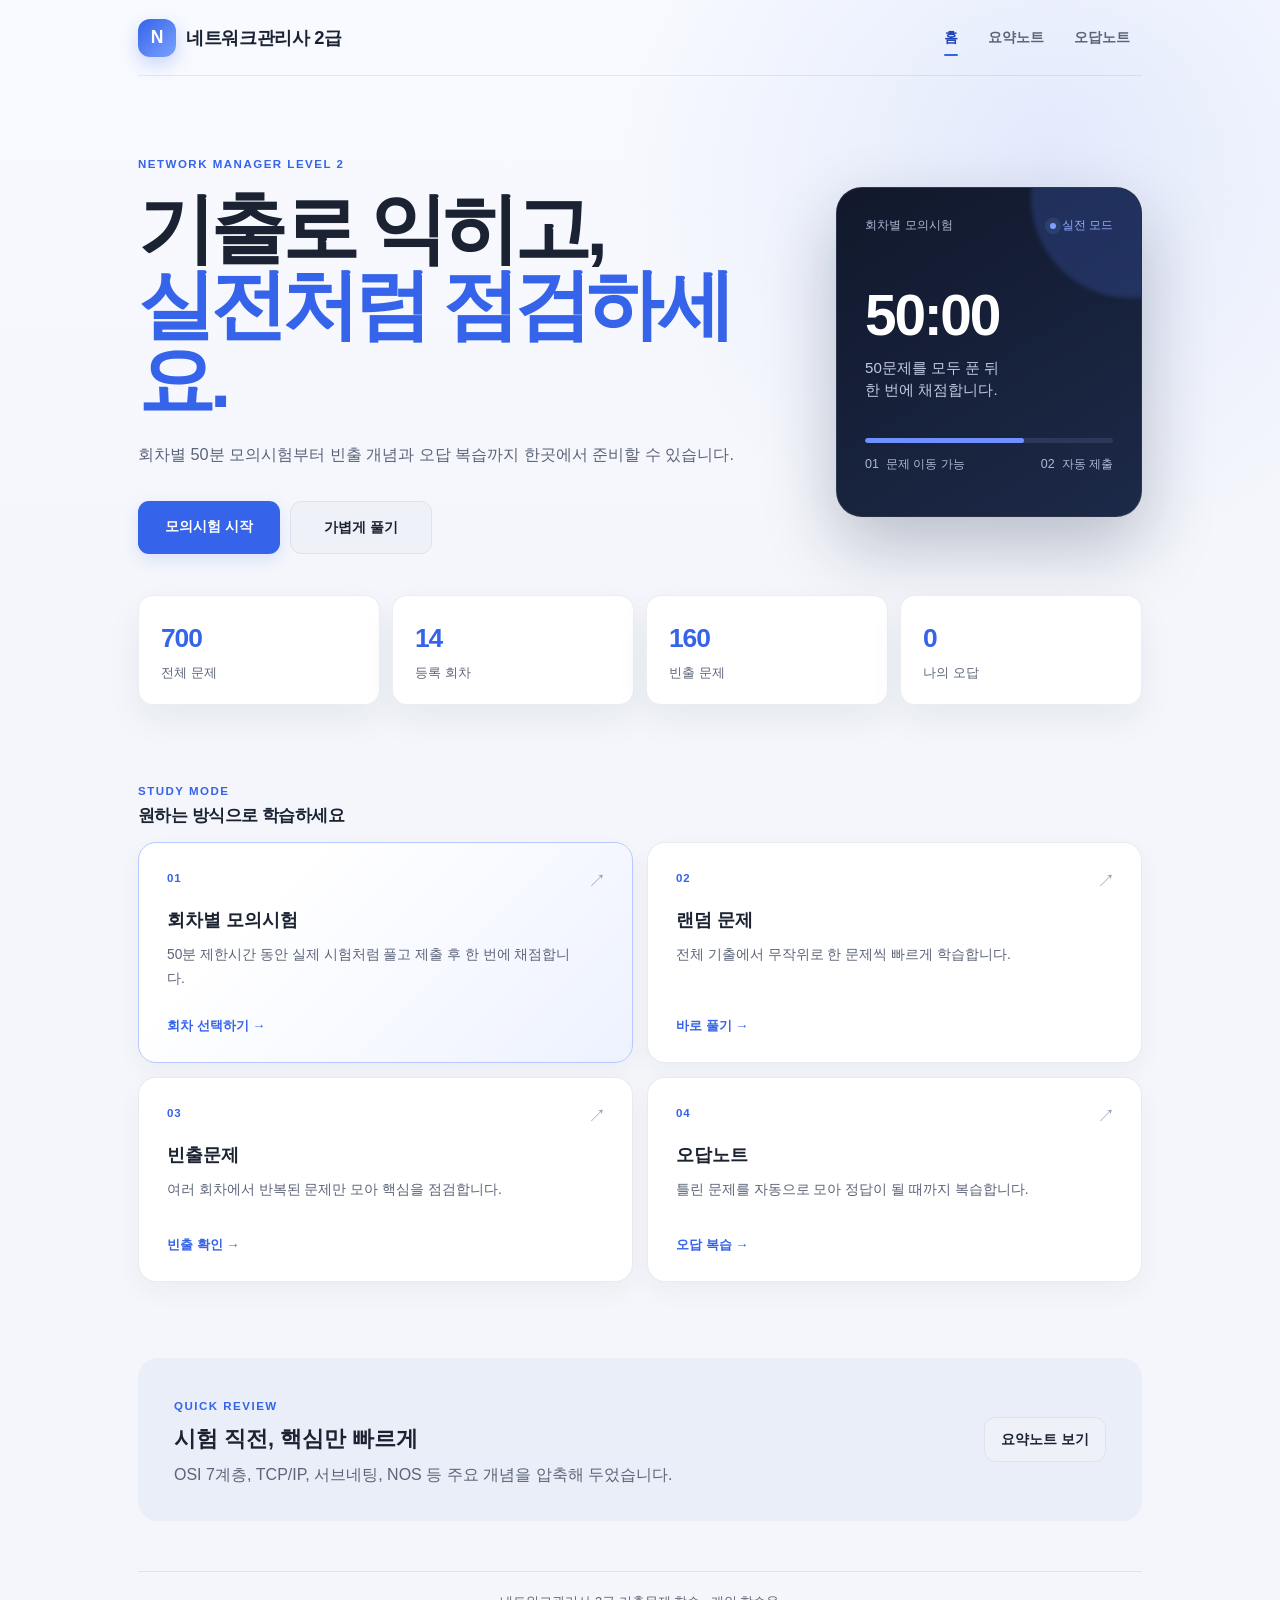
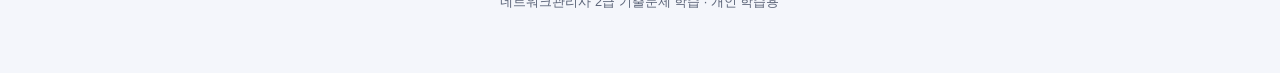
==== index.html @ a4977f38 "Update stylesheets and enhance HTML structure for improved layout and responsiveness" ====
<!doctype html>
<html lang="ko">
<head>
  <meta charset="UTF-8" />
  <meta name="viewport" content="width=device-width, initial-scale=1.0" />
  <meta name="description" content="네트워크관리사 2급 기출문제 모의시험과 핵심 요약" />
  <title>네트워크관리사 2급 기출문제</title>
  <link rel="stylesheet" href="css/style.css?v=20260811-2" />
</head>
<body>
  <div class="wrap">
    <header class="site-header">
      <a class="brand" href="index.html"><span class="logo">N</span><span>네트워크관리사 2급</span></a>
      <nav class="top-nav" aria-label="주요 메뉴">
        <a href="index.html" class="active">홈</a>
        <a href="summary.html">요약노트</a>
        <a href="quiz.html?mode=wrong">오답노트</a>
      </nav>
    </header>

    <main>
      <section class="home-hero">
        <div class="hero-copy">
          <span class="eyebrow">NETWORK MANAGER LEVEL 2</span>
          <h1>기출로 익히고,<br /><em>실전처럼 점검하세요.</em></h1>
          <p>회차별 50분 모의시험부터 빈출 개념과 오답 복습까지 한곳에서 준비할 수 있습니다.</p>
          <div class="hero-actions">
            <a class="btn large" href="quiz.html?mode=round">모의시험 시작</a>
            <a class="btn secondary large" href="quiz.html?mode=random">가볍게 풀기</a>
          </div>
        </div>
        <div class="hero-panel" aria-label="모의시험 안내">
          <div class="panel-top"><span>회차별 모의시험</span><span class="live-dot"><i></i> 실전 모드</span></div>
          <strong>50:00</strong>
          <p>50문제를 모두 푼 뒤<br />한 번에 채점합니다.</p>
          <div class="mini-progress"><span></span></div>
          <div class="panel-meta"><span>01&nbsp;&nbsp;문제 이동 가능</span><span>02&nbsp;&nbsp;자동 제출</span></div>
        </div>
      </section>

      <div class="stat-row" id="statRow">
        <div class="stat-card"><div class="num" id="statTotal">-</div><div class="label">전체 문제</div></div>
        <div class="stat-card"><div class="num" id="statRounds">-</div><div class="label">등록 회차</div></div>
        <div class="stat-card"><div class="num" id="statFreq">-</div><div class="label">빈출 문제</div></div>
        <div class="stat-card"><div class="num" id="statWrong">-</div><div class="label">나의 오답</div></div>
      </div>

      <section class="block">
        <div class="section-heading"><div><span class="eyebrow">STUDY MODE</span><h2>원하는 방식으로 학습하세요</h2></div></div>
        <div class="menu-grid">
          <a class="menu-card featured" href="quiz.html?mode=round"><div class="card-icon">01</div><h3>회차별 모의시험</h3><p>50분 제한시간 동안 실제 시험처럼 풀고 제출 후 한 번에 채점합니다.</p><span class="card-link">회차 선택하기 →</span></a>
          <a class="menu-card" href="quiz.html?mode=random"><div class="card-icon">02</div><h3>랜덤 문제</h3><p>전체 기출에서 무작위로 한 문제씩 빠르게 학습합니다.</p><span class="card-link">바로 풀기 →</span></a>
          <a class="menu-card" href="quiz.html?mode=frequent"><div class="card-icon">03</div><h3>빈출문제</h3><p>여러 회차에서 반복된 문제만 모아 핵심을 점검합니다.</p><span class="card-link">빈출 확인 →</span></a>
          <a class="menu-card" href="quiz.html?mode=wrong"><div class="card-icon">04</div><h3>오답노트</h3><p>틀린 문제를 자동으로 모아 정답이 될 때까지 복습합니다.</p><span class="card-link">오답 복습 →</span></a>
        </div>
      </section>

      <section class="summary-banner">
        <div><span class="eyebrow">QUICK REVIEW</span><h2>시험 직전, 핵심만 빠르게</h2><p>OSI 7계층, TCP/IP, 서브네팅, NOS 등 주요 개념을 압축해 두었습니다.</p></div>
        <a class="btn secondary" href="summary.html">요약노트 보기</a>
      </section>
    </main>
    <footer class="site-footer">네트워크관리사 2급 기출문제 학습 · 개인 학습용</footer>
  </div>
  <script src="js/data.js"></script>
  <script>
    (async () => {
      try {
        const bank = await loadQuestionBank();
        const qs = bank.questions || [];
        document.getElementById("statTotal").textContent = qs.length.toLocaleString();
        document.getElementById("statRounds").textContent = getRounds(qs).length;
        document.getElementById("statFreq").textContent = getFrequentQuestions(qs, 2).length;
      } catch (error) { console.error(error); }
      document.getElementById("statWrong").textContent = getWrongQuestions().length;
    })();
  </script>
</body>
</html>
---- css/style.css ----
:root {
  --bg: #f5f7fb;
  --surface: #ffffff;
  --surface-2: #eef1f8;
  --border: #dde2ee;
  --text: #1b2333;
  --text-muted: #5b6478;
  --primary: #3563e9;
  --primary-dark: #2248b8;
  --primary-soft: #edf2ff;
  --success: #1a9e6c;
  --success-soft: #e5f7ef;
  --danger: #e0483f;
  --danger-soft: #fdecea;
  --warning: #b8860b;
  --radius: 16px;
  --shadow: 0 12px 32px rgba(25, 40, 80, 0.07);
  --max-width: 1040px;
}

@media (prefers-color-scheme: dark) {
  :root {
    --bg: #10131c;
    --surface: #181c28;
    --surface-2: #1f2432;
    --border: #2a3040;
    --text: #e8ebf2;
    --text-muted: #9aa3b8;
    --primary: #5b8dfb;
    --primary-dark: #7fa4ff;
    --primary-soft: #1c2740;
    --success: #35c48a;
    --success-soft: #123328;
    --danger: #ff6b62;
    --danger-soft: #3a1c1e;
    --warning: #e0b040;
    --shadow: 0 2px 14px rgba(0, 0, 0, 0.35);
  }
}

* { box-sizing: border-box; }

html, body {
  margin: 0;
  padding: 0;
  background: var(--bg);
  color: var(--text);
  font-family: "Pretendard", "Apple SD Gothic Neo", "Malgun Gothic", -apple-system, BlinkMacSystemFont, sans-serif;
  line-height: 1.6;
  -webkit-font-smoothing: antialiased;
}

a { color: inherit; text-decoration: none; }

.wrap {
  max-width: var(--max-width);
  margin: 0 auto;
  padding: 20px 18px 60px;
}

[hidden] { display: none !important; }

.eyebrow { color: var(--primary); font-size: .72rem; font-weight: 800; letter-spacing: .13em; }
.home-hero { display: grid; grid-template-columns: 1.45fr .75fr; gap: 40px; align-items: center; padding: 72px 0 46px; }
.hero-copy h1 { margin: 12px 0 18px; font-size: clamp(2.3rem, 5vw, 4.35rem); line-height: 1.08; letter-spacing: -.055em; }
.hero-copy h1 em { color: var(--primary); font-style: normal; }
.hero-copy p { max-width: 570px; color: var(--text-muted); font-size: 1.05rem; margin: 0; }
.hero-actions { display: flex; gap: 10px; margin-top: 28px; flex-wrap: wrap; }
.btn.large { padding: 13px 20px; }
.hero-panel { background: #18213a; color: white; border-radius: 24px; padding: 26px; box-shadow: 0 24px 50px rgba(19,31,64,.22); }
.panel-top, .panel-meta { display: flex; align-items: center; justify-content: space-between; gap: 12px; font-size: .78rem; color: #aeb8d4; }
.live-dot { color: #91a9ff; }
.hero-panel > strong { display: block; margin: 30px 0 4px; font-variant-numeric: tabular-nums; font-size: 3rem; letter-spacing: -.04em; }
.hero-panel > p { margin: 0; color: #c3cbe0; line-height: 1.5; }
.mini-progress { height: 5px; margin: 28px 0 12px; background: #2c3859; border-radius: 99px; overflow: hidden; }
.mini-progress span { display: block; width: 64%; height: 100%; background: #6f91ff; border-radius: inherit; }
.section-heading h2 { margin: 5px 0 16px; font-size: 1.5rem; letter-spacing: -.03em; }
.card-icon { color: var(--primary); font-size: .72rem; font-weight: 900; letter-spacing: .08em; }
.menu-card.featured { border-color: #b9c9ff; background: linear-gradient(145deg, var(--surface), var(--primary-soft)); }
.card-link { margin-top: auto; padding-top: 14px; color: var(--primary); font-size: .82rem; font-weight: 800; }
.summary-banner { display: flex; justify-content: space-between; align-items: center; gap: 24px; margin-top: 46px; padding: 28px 30px; background: var(--surface); border: 1px solid var(--border); border-radius: 20px; box-shadow: var(--shadow); }
.summary-banner h2 { margin: 5px 0; font-size: 1.35rem; }.summary-banner p { color: var(--text-muted); margin: 0; }

.quiz-hero { display: flex; justify-content: space-between; align-items: flex-end; gap: 20px; }
.timer-card { min-width: 138px; padding: 12px 18px; border: 1px solid var(--border); background: var(--surface); border-radius: 14px; text-align: right; box-shadow: var(--shadow); }
.timer-card span { display: block; color: var(--text-muted); font-size: .72rem; font-weight: 700; }.timer-card strong { font-size: 1.65rem; font-variant-numeric: tabular-nums; }.timer-card.urgent { border-color: var(--danger); color: var(--danger); }
.round-controls { display: flex; gap: 10px; align-items: center; padding: 18px; margin-bottom: 18px; background: var(--surface); border: 1px solid var(--border); border-radius: var(--radius); }
.round-controls label { font-weight: 800; font-size: .9rem; }.round-note { color: var(--text-muted); font-size: .8rem; margin-left: auto; }
.toolbar-label, .toolbar-score { font-size: .82rem; font-weight: 700; color: var(--text-muted); }.toolbar-score { color: var(--primary-dark); }
.exam-navigator { margin-bottom: 14px; padding: 14px 16px; background: var(--surface); border: 1px solid var(--border); border-radius: 14px; }
.exam-navigator-head { display: flex; justify-content: space-between; margin-bottom: 10px; font-size: .78rem; font-weight: 800; color: var(--text-muted); }
.question-map { display: grid; grid-template-columns: repeat(25, 1fr); gap: 4px; }
.map-item { aspect-ratio: 1; min-width: 0; border: 0; border-radius: 5px; background: var(--surface-2); color: var(--text-muted); cursor: pointer; font-size: .65rem; font-weight: 700; }.map-item.answered { background: var(--primary-soft); color: var(--primary-dark); }.map-item.current { outline: 2px solid var(--primary); outline-offset: 1px; }
.q-number { margin: 16px 0 5px; color: var(--primary); font-size: .72rem; font-weight: 900; letter-spacing: .11em; }
button.choice { width: 100%; color: inherit; text-align: left; font-family: inherit; }.action-group { display: flex; gap: 8px; flex-wrap: wrap; }.submit-btn { background: #18213a; }.submit-btn:hover { background: #283451; }
.result-card h2 { margin: 8px 0 0; }.result-card .score small { font-size: 1rem; color: var(--text-muted); }.result-rate { color: var(--text-muted); }.result-actions { display: flex; justify-content: center; gap: 10px; margin-top: 24px; }
.review-list { margin-top: 18px; }.review-list h2 { font-size: 1.1rem; }.review-item { background: var(--surface); border: 1px solid var(--border); border-radius: 12px; margin-bottom: 8px; overflow: hidden; }.review-item summary { display: flex; gap: 14px; padding: 14px 16px; cursor: pointer; }.review-item summary span { color: var(--danger); font-weight: 800; }.review-item p, .review-answer { margin: 0; padding: 0 16px 14px; font-size: .9rem; }.review-answer { padding-top: 14px; background: var(--surface-2); color: var(--text-muted); }.empty-icon { width: 42px; height: 42px; margin: 0 auto; display: grid; place-items: center; border-radius: 50%; background: var(--primary-soft); color: var(--primary); font-weight: 900; }

header.site-header {
  display: flex;
  align-items: center;
  justify-content: space-between;
  padding: 16px 0 8px;
  gap: 12px;
  flex-wrap: wrap;
}

.brand {
  display: flex;
  align-items: center;
  gap: 10px;
  font-weight: 800;
  font-size: 1.15rem;
  letter-spacing: -0.02em;
}

.brand .logo {
  width: 34px;
  height: 34px;
  border-radius: 9px;
  background: linear-gradient(135deg, var(--primary), #7aa2ff);
  display: flex;
  align-items: center;
  justify-content: center;
  color: white;
  font-size: 1.1rem;
}

nav.top-nav {
  display: flex;
  gap: 6px;
  flex-wrap: wrap;
}

nav.top-nav a {
  padding: 8px 12px;
  border-radius: 999px;
  font-size: 0.88rem;
  font-weight: 600;
  color: var(--text-muted);
}

nav.top-nav a.active,
nav.top-nav a:hover {
  background: var(--primary-soft);
  color: var(--primary-dark);
}

.hero {
  margin: 18px 0 26px;
}

.hero h1 {
  font-size: 1.6rem;
  margin: 0 0 6px;
  letter-spacing: -0.02em;
}

.hero p {
  color: var(--text-muted);
  margin: 0;
  font-size: 0.95rem;
}

.stat-row {
  display: grid;
  grid-template-columns: repeat(auto-fit, minmax(120px, 1fr));
  gap: 10px;
  margin: 18px 0 24px;
}

.stat-card {
  background: var(--surface);
  border: 1px solid var(--border);
  border-radius: var(--radius);
  padding: 14px 16px;
  box-shadow: var(--shadow);
}

.stat-card .num {
  font-size: 1.4rem;
  font-weight: 800;
  color: var(--primary);
}

.stat-card .label {
  font-size: 0.8rem;
  color: var(--text-muted);
  margin-top: 2px;
}

.menu-grid {
  display: grid;
  grid-template-columns: repeat(auto-fit, minmax(230px, 1fr));
  gap: 14px;
}

.menu-card {
  background: var(--surface);
  border: 1px solid var(--border);
  border-radius: var(--radius);
  padding: 20px;
  box-shadow: var(--shadow);
  display: flex;
  flex-direction: column;
  gap: 8px;
  transition: transform 0.15s ease, box-shadow 0.15s ease;
  cursor: pointer;
}

.menu-card:hover {
  transform: translateY(-2px);
  box-shadow: 0 8px 22px rgba(20, 30, 60, 0.12);
}

.menu-card .icon {
  font-size: 1.6rem;
}

.menu-card h3 {
  margin: 0;
  font-size: 1.05rem;
}

.menu-card p {
  margin: 0;
  font-size: 0.86rem;
  color: var(--text-muted);
}

.menu-card .tag {
  align-self: flex-start;
  font-size: 0.72rem;
  font-weight: 700;
  color: var(--primary-dark);
  background: var(--primary-soft);
  padding: 3px 9px;
  border-radius: 999px;
}

section.block {
  margin: 30px 0;
}

section.block h2 {
  font-size: 1.05rem;
  margin: 0 0 12px;
  display: flex;
  align-items: center;
  gap: 8px;
}

/* Quiz page */

.quiz-toolbar {
  display: flex;
  align-items: center;
  justify-content: space-between;
  gap: 10px;
  margin-bottom: 14px;
  flex-wrap: wrap;
}

.progress-bar {
  flex: 1;
  height: 8px;
  background: var(--surface-2);
  border-radius: 999px;
  overflow: hidden;
  min-width: 120px;
}

.progress-bar > div {
  height: 100%;
  background: linear-gradient(90deg, var(--primary), #7aa2ff);
  width: 0%;
  transition: width 0.25s ease;
}

.round-select,
.select-control {
  padding: 8px 10px;
  border-radius: 10px;
  border: 1px solid var(--border);
  background: var(--surface);
  color: var(--text);
  font-size: 0.85rem;
}

.btn {
  border: none;
  cursor: pointer;
  padding: 10px 16px;
  border-radius: 10px;
  font-weight: 700;
  font-size: 0.88rem;
  background: var(--primary);
  color: white;
  transition: background 0.15s ease;
}

.btn:hover { background: var(--primary-dark); }

.btn.secondary {
  background: var(--surface-2);
  color: var(--text);
  border: 1px solid var(--border);
}

.btn.ghost {
  background: transparent;
  color: var(--primary-dark);
  border: 1px solid var(--primary-soft);
}

.btn:disabled {
  opacity: 0.5;
  cursor: not-allowed;
}

.q-card {
  background: var(--surface);
  border: 1px solid var(--border);
  border-radius: var(--radius);
  padding: 22px;
  box-shadow: var(--shadow);
}

.q-meta {
  display: flex;
  gap: 8px;
  flex-wrap: wrap;
  margin-bottom: 10px;
}

.pill {
  font-size: 0.72rem;
  font-weight: 700;
  padding: 3px 10px;
  border-radius: 999px;
  background: var(--surface-2);
  color: var(--text-muted);
}

.pill.freq {
  background: #fff2d9;
  color: #a86b00;
}

@media (prefers-color-scheme: dark) {
  .pill.freq { background: #3a2f14; color: #e0b040; }
}

.q-text {
  font-size: 1.08rem;
  font-weight: 600;
  margin: 6px 0 18px;
  white-space: pre-wrap;
}

.q-image {
  margin: 0 0 18px;
  text-align: center;
  background: var(--surface-2);
  border: 1px solid var(--border);
  border-radius: 12px;
  padding: 14px;
}

.q-image img {
  max-width: 100%;
  height: auto;
  border-radius: 6px;
  background: #fff;
}

.choices {
  display: flex;
  flex-direction: column;
  gap: 10px;
}

.choice {
  display: flex;
  align-items: center;
  gap: 10px;
  padding: 12px 14px;
  border: 1px solid var(--border);
  border-radius: 12px;
  cursor: pointer;
  background: var(--surface);
  font-size: 0.95rem;
}

.choice:hover { border-color: var(--primary); }

.choice .num {
  width: 24px;
  height: 24px;
  flex: 0 0 auto;
  border-radius: 50%;
  background: var(--surface-2);
  display: flex;
  align-items: center;
  justify-content: center;
  font-size: 0.78rem;
  font-weight: 700;
  color: var(--text-muted);
}

.choice.selected { border-color: var(--primary); background: var(--primary-soft); }
.choice.correct { border-color: var(--success); background: var(--success-soft); }
.choice.correct .num { background: var(--success); color: white; }
.choice.wrong { border-color: var(--danger); background: var(--danger-soft); }
.choice.wrong .num { background: var(--danger); color: white; }
.choice.disabled { cursor: default; }

.explain-box {
  margin-top: 18px;
  padding: 16px;
  border-radius: 12px;
  background: var(--surface-2);
  border-left: 4px solid var(--primary);
  font-size: 0.9rem;
  display: none;
}

.explain-box.show { display: block; }

.explain-box .head {
  font-weight: 800;
  margin-bottom: 6px;
  display: flex;
  align-items: center;
  gap: 6px;
}

.explain-box .head.ok { color: var(--success); }
.explain-box .head.no { color: var(--danger); }

.quiz-actions {
  display: flex;
  justify-content: space-between;
  gap: 10px;
  margin-top: 18px;
  flex-wrap: wrap;
}

.result-card {
  text-align: center;
  padding: 40px 24px;
  background: var(--surface);
  border-radius: var(--radius);
  border: 1px solid var(--border);
  box-shadow: var(--shadow);
}

.result-card .score {
  font-size: 2.4rem;
  font-weight: 800;
  color: var(--primary);
  margin: 8px 0;
}

.empty-state {
  text-align: center;
  padding: 60px 20px;
  color: var(--text-muted);
}

.empty-state .big {
  font-size: 2.2rem;
  margin-bottom: 8px;
}

/* Summary page */

.toc {
  display: flex;
  flex-wrap: wrap;
  gap: 8px;
  margin-bottom: 20px;
}

.toc a {
  font-size: 0.82rem;
  font-weight: 600;
  padding: 6px 12px;
  border-radius: 999px;
  background: var(--surface-2);
  color: var(--text-muted);
  border: 1px solid var(--border);
}

.toc a:hover { color: var(--primary-dark); border-color: var(--primary); }

.summary-section {
  background: var(--surface);
  border: 1px solid var(--border);
  border-radius: var(--radius);
  padding: 22px 24px;
  margin-bottom: 18px;
  box-shadow: var(--shadow);
  scroll-margin-top: 16px;
}

.summary-section h2 {
  margin-top: 0;
  font-size: 1.15rem;
  color: var(--primary-dark);
}

.summary-section h3 {
  font-size: 0.98rem;
  margin: 18px 0 6px;
}

.summary-section table {
  width: 100%;
  border-collapse: collapse;
  font-size: 0.86rem;
  margin: 10px 0;
}

.summary-section th, .summary-section td {
  border: 1px solid var(--border);
  padding: 7px 10px;
  text-align: left;
}

.summary-section th {
  background: var(--surface-2);
}

.summary-section code {
  background: var(--surface-2);
  padding: 2px 6px;
  border-radius: 6px;
  font-size: 0.85em;
}

.summary-section ul { padding-left: 20px; }
.summary-section li { margin-bottom: 4px; }

.tip {
  border-left: 4px solid var(--warning);
  background: var(--surface-2);
  padding: 10px 14px;
  border-radius: 8px;
  font-size: 0.86rem;
  margin: 10px 0;
}

footer.site-footer {
  margin-top: 50px;
  padding-top: 20px;
  border-top: 1px solid var(--border);
  color: var(--text-muted);
  font-size: 0.8rem;
  text-align: center;
}

@media (max-width: 520px) {
  .hero h1 { font-size: 1.35rem; }
  .q-card { padding: 16px; }
  .home-hero { grid-template-columns: 1fr; padding-top: 44px; }.hero-panel { display: none; }
  .summary-banner, .quiz-hero { align-items: stretch; flex-direction: column; }.timer-card { text-align: left; }
  .round-controls { align-items: stretch; flex-direction: column; }.round-note { margin-left: 0; }
  .question-map { grid-template-columns: repeat(10, 1fr); }.map-item { font-size: .6rem; }
}

@media (min-width: 521px) and (max-width: 840px) { .question-map { grid-template-columns: repeat(10, 1fr); } }

/* Home — crisp editorial dashboard */
body {
  min-height: 100vh;
  background:
    radial-gradient(circle at 82% 9%, rgba(53, 99, 233, .10), transparent 27rem),
    linear-gradient(180deg, #f8faff 0, #f4f6fb 38rem);
}

.wrap { padding-top: 0; }

header.site-header {
  min-height: 76px;
  padding: 0;
  border-bottom: 1px solid rgba(27, 35, 51, .08);
}

.brand .logo {
  width: 38px;
  height: 38px;
  border-radius: 12px;
  box-shadow: 0 7px 18px rgba(53, 99, 233, .24);
}

nav.top-nav a { position: relative; background: transparent !important; }
nav.top-nav a.active::after {
  content: "";
  position: absolute;
  left: 12px;
  right: 12px;
  bottom: 1px;
  height: 2px;
  border-radius: 99px;
  background: var(--primary);
}

.home-hero {
  min-height: 510px;
  grid-template-columns: minmax(0, 1.45fr) minmax(290px, .72fr);
  gap: clamp(36px, 7vw, 82px);
  padding: 74px 0 66px;
}

.hero-copy h1 {
  max-width: 680px;
  margin: 14px 0 22px;
  font-size: clamp(3rem, 6vw, 5.15rem);
  line-height: .99;
  letter-spacing: -.065em;
}

.hero-copy p { max-width: 620px; font-size: 1.02rem; line-height: 1.8; }
.hero-actions { margin-top: 32px; }
.btn { border-radius: 11px; box-shadow: 0 6px 16px rgba(53, 99, 233, .14); }
.btn.secondary { box-shadow: none; }
.btn.large { min-width: 142px; padding: 14px 20px; text-align: center; }

.hero-panel {
  position: relative;
  overflow: hidden;
  min-height: 330px;
  padding: 28px;
  border: 1px solid rgba(255, 255, 255, .09);
  border-radius: 26px;
  background: linear-gradient(150deg, #11182b 0%, #1c2948 100%);
  box-shadow: 0 30px 70px rgba(16, 27, 55, .25);
}

.hero-panel::before {
  content: "";
  position: absolute;
  width: 200px;
  height: 200px;
  right: -90px;
  top: -90px;
  border-radius: 50%;
  background: rgba(84, 125, 255, .2);
  filter: blur(2px);
}

.panel-top, .panel-meta { position: relative; z-index: 1; }
.live-dot { display: flex; align-items: center; gap: 6px; }
.live-dot i { width: 6px; height: 6px; border-radius: 50%; background: #7fa0ff; box-shadow: 0 0 0 5px rgba(127, 160, 255, .12); }
.hero-panel > strong { position: relative; z-index: 1; margin-top: 52px; font-size: 3.55rem; line-height: 1; }
.hero-panel > p { position: relative; z-index: 1; margin-top: 12px; font-size: .94rem; }
.mini-progress { position: relative; z-index: 1; margin-top: 36px; }

.stat-row {
  position: relative;
  z-index: 2;
  grid-template-columns: repeat(4, 1fr);
  gap: 12px;
  margin: -25px 0 72px;
}

.stat-card {
  padding: 21px 22px;
  border-color: rgba(27, 35, 51, .08);
  border-radius: 15px;
  box-shadow: 0 15px 35px rgba(25, 40, 80, .06);
}

.stat-card .num { font-size: 1.65rem; letter-spacing: -.04em; }
.stat-card .label { margin-top: 4px; }
section.block { margin: 0 0 76px; }
.section-heading h2 { margin: 6px 0 22px; font-size: 1.7rem; }
.menu-grid { grid-template-columns: repeat(2, 1fr); gap: 14px; }

.menu-card {
  position: relative;
  min-height: 205px;
  padding: 26px 28px;
  border-color: rgba(27, 35, 51, .09);
  border-radius: 18px;
  box-shadow: 0 10px 25px rgba(25, 40, 80, .045);
}

.menu-card::after {
  content: "↗";
  position: absolute;
  top: 24px;
  right: 26px;
  color: #9aa5bc;
  font-size: 1.1rem;
  transition: transform .18s ease, color .18s ease;
}

.menu-card:hover { transform: translateY(-4px); border-color: #b7c6ef; box-shadow: 0 20px 38px rgba(25, 40, 80, .10); }
.menu-card:hover::after { color: var(--primary); transform: translate(2px, -2px); }
.menu-card h3 { margin-top: 10px; font-size: 1.15rem; }
.menu-card p { max-width: 420px; line-height: 1.75; }
.menu-card.featured { background: linear-gradient(135deg, #fff 25%, #edf2ff); }
.card-link { padding-top: 16px; }

.summary-banner {
  margin-top: 0;
  padding: 34px 36px;
  border: 0;
  background: #e9eef9;
  box-shadow: none;
}

@media (max-width: 760px) {
  .home-hero { min-height: auto; grid-template-columns: 1fr; padding: 58px 0 70px; }
  .hero-copy h1 { font-size: clamp(2.7rem, 13vw, 4rem); }
  .hero-panel { display: none; }
  .stat-row { grid-template-columns: repeat(2, 1fr); margin-top: -30px; margin-bottom: 58px; }
  .menu-grid { grid-template-columns: 1fr; }
}

@media (prefers-color-scheme: dark) {
  body { background: var(--bg); }
}
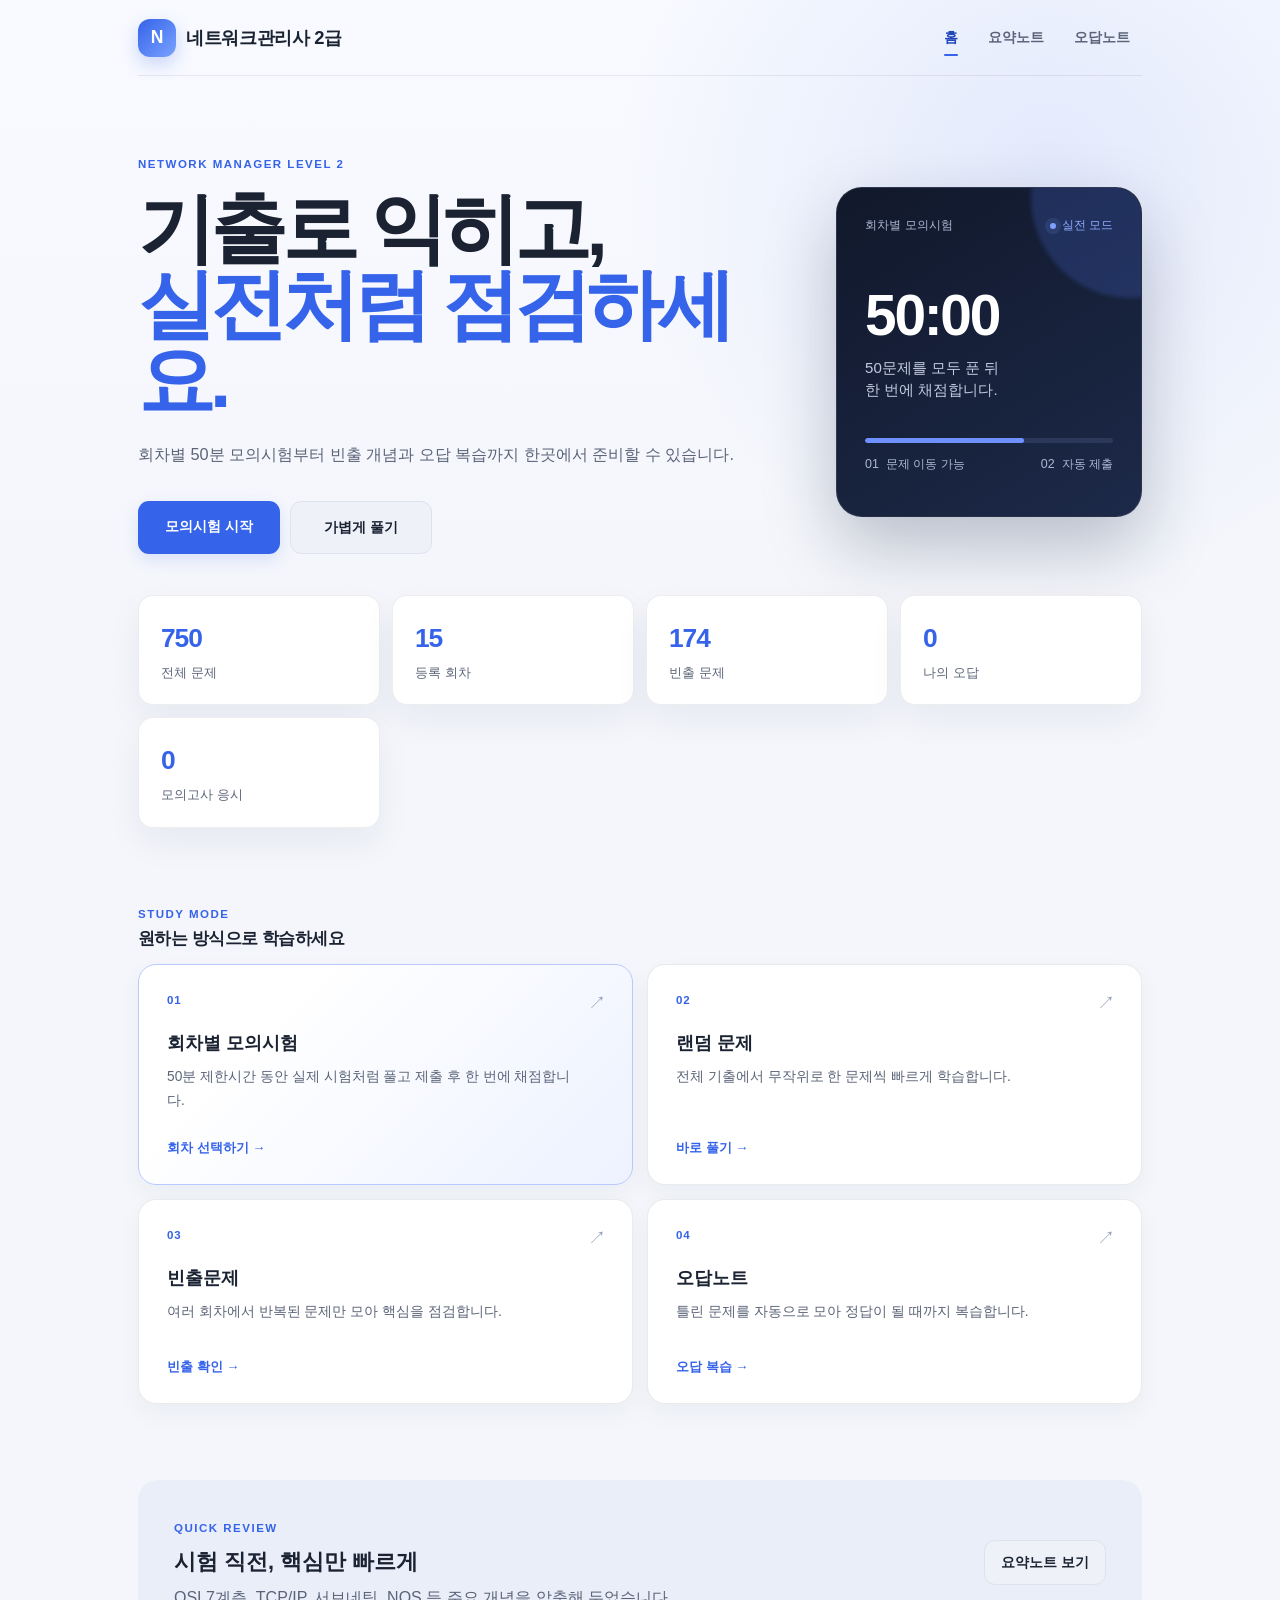
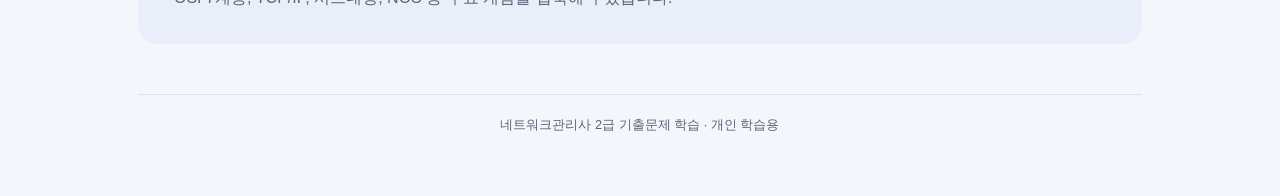
==== commit 2f8da528: "Add exam history tracking and display in quiz interface" ====
--- a/index.html
+++ b/index.html
@@ -5,7 +5,7 @@
   <meta name="viewport" content="width=device-width, initial-scale=1.0" />
   <meta name="description" content="네트워크관리사 2급 기출문제 모의시험과 핵심 요약" />
   <title>네트워크관리사 2급 기출문제</title>
-  <link rel="stylesheet" href="css/style.css?v=20260811-2" />
+  <link rel="stylesheet" href="css/style.css?v=20260812-1" />
 </head>
 <body>
   <div class="wrap">
@@ -43,6 +43,7 @@
         <div class="stat-card"><div class="num" id="statRounds">-</div><div class="label">등록 회차</div></div>
         <div class="stat-card"><div class="num" id="statFreq">-</div><div class="label">빈출 문제</div></div>
         <div class="stat-card"><div class="num" id="statWrong">-</div><div class="label">나의 오답</div></div>
+        <div class="stat-card"><div class="num" id="statExam">-</div><div class="label">모의고사 응시</div></div>
       </div>
 
       <section class="block">
@@ -73,6 +74,7 @@
         document.getElementById("statFreq").textContent = getFrequentQuestions(qs, 2).length;
       } catch (error) { console.error(error); }
       document.getElementById("statWrong").textContent = getWrongQuestions().length;
+      document.getElementById("statExam").textContent = getExamAttempts().length;
     })();
   </script>
 </body>
--- a/css/style.css
+++ b/css/style.css
@@ -93,8 +93,12 @@
 .map-item { aspect-ratio: 1; min-width: 0; border: 0; border-radius: 5px; background: var(--surface-2); color: var(--text-muted); cursor: pointer; font-size: .65rem; font-weight: 700; }.map-item.answered { background: var(--primary-soft); color: var(--primary-dark); }.map-item.current { outline: 2px solid var(--primary); outline-offset: 1px; }
 .q-number { margin: 16px 0 5px; color: var(--primary); font-size: .72rem; font-weight: 900; letter-spacing: .11em; }
 button.choice { width: 100%; color: inherit; text-align: left; font-family: inherit; }.action-group { display: flex; gap: 8px; flex-wrap: wrap; }.submit-btn { background: #18213a; }.submit-btn:hover { background: #283451; }
+.ai-share-trigger { color: var(--primary-dark); background: var(--primary-soft); box-shadow: none; }.ai-share-trigger:hover { color: #fff; background: var(--primary); }.ai-share-menu { display: flex; justify-content: space-between; gap: 18px; align-items: center; padding: 16px; margin-top: 13px; border: 1px solid #cad7fa; border-radius: 13px; background: #f5f8ff; }.ai-share-menu > div:first-child { display: flex; flex-direction: column; }.ai-share-menu strong { font-size: .88rem; }.ai-share-menu span,.ai-share-menu p { color: var(--text-muted); font-size: .72rem; }.ai-share-links { display: flex; gap: 7px; }.ai-link { display: flex; min-width: 110px; flex-direction: column; padding: 10px 13px; border: 1px solid var(--border); border-radius: 10px; background: var(--surface); transition: transform .15s ease, border-color .15s ease; }.ai-link:hover { transform: translateY(-2px); border-color: var(--primary); }.ai-link b { font-size: .82rem; }.ai-link small { color: var(--text-muted); font-size: .66rem; }.ai-link.chatgpt b { color: #087f6d; }.ai-link.gemini b { color: #4c66d6; }.ai-link.claude b { color: #c96442; }.ai-share-menu p { flex-basis: 100%; margin: 0; }.ai-share-menu:has(p:not(:empty)) { flex-wrap: wrap; }
+.round-history { display: flex; align-items: center; gap: 12px; flex-wrap: wrap; padding: 12px 16px; margin: -8px 0 18px; background: var(--surface); border: 1px solid var(--border); border-radius: 12px; }.round-history-label { color: var(--text-muted); font-size: .76rem; font-weight: 800; }.round-history-list { display: flex; gap: 8px; flex-wrap: wrap; }.round-history-item { display: flex; flex-direction: column; align-items: center; padding: 6px 13px; border-radius: 10px; background: var(--surface-2); font-weight: 800; font-size: .85rem; }.round-history-item small { color: var(--text-muted); font-weight: 600; font-size: .64rem; }
+.review-ai { margin-top: 14px; }.review-ai .ai-share-menu { margin-top: 10px; }
+.original-image { margin: -8px 0 18px; }.original-image summary { display: inline-flex; padding: 6px 10px; border-radius: 8px; color: var(--text-muted); background: var(--surface-2); cursor: pointer; font-size: .72rem; font-weight: 700; }.original-image .q-image { margin-top: 9px; margin-bottom: 0; }
 .result-card h2 { margin: 8px 0 0; }.result-card .score small { font-size: 1rem; color: var(--text-muted); }.result-rate { color: var(--text-muted); }.result-actions { display: flex; justify-content: center; gap: 10px; margin-top: 24px; }
-.review-list { margin-top: 18px; }.review-list h2 { font-size: 1.1rem; }.review-item { background: var(--surface); border: 1px solid var(--border); border-radius: 12px; margin-bottom: 8px; overflow: hidden; }.review-item summary { display: flex; gap: 14px; padding: 14px 16px; cursor: pointer; }.review-item summary span { color: var(--danger); font-weight: 800; }.review-item p, .review-answer { margin: 0; padding: 0 16px 14px; font-size: .9rem; }.review-answer { padding-top: 14px; background: var(--surface-2); color: var(--text-muted); }.empty-icon { width: 42px; height: 42px; margin: 0 auto; display: grid; place-items: center; border-radius: 50%; background: var(--primary-soft); color: var(--primary); font-weight: 900; }
+.review-list { margin-top: 34px; }.review-heading { display: flex; justify-content: space-between; align-items: end; gap: 16px; margin-bottom: 15px; }.review-heading h2 { margin: 4px 0 0; font-size: 1.35rem; }.review-filters { display: flex; gap: 6px; flex-wrap: wrap; }.review-filters button { padding: 7px 12px; border: 1px solid var(--border); border-radius: 999px; color: var(--text-muted); background: var(--surface); cursor: pointer; font: inherit; font-size: .76rem; font-weight: 700; }.review-filters button.active { border-color: var(--primary); color: #fff; background: var(--primary); }.review-item { background: var(--surface); border: 1px solid var(--border); border-radius: 14px; margin-bottom: 10px; overflow: hidden; }.review-item summary { display: grid; grid-template-columns: 58px 56px 1fr; gap: 10px; align-items: center; padding: 15px 18px; cursor: pointer; }.review-item summary::marker { color: var(--text-muted); }.review-item summary .review-number { color: var(--text); font-weight: 800; }.review-item summary strong { font-size: .8rem; }.review-item.correct summary strong { color: var(--success); }.review-item.wrong summary strong,.review-item.unanswered summary strong { color: var(--danger); }.review-item summary small { color: var(--text-muted); }.review-body { padding: 2px 20px 20px; border-top: 1px solid var(--border); }.review-question { padding: 20px 0 16px; font-size: 1rem; font-weight: 700; white-space: pre-wrap; }.review-image { max-width: 680px; margin: 0 0 16px; }.review-choices { display: grid; gap: 7px; margin: 0; padding: 0; list-style: none; }.review-choice { display: flex; align-items: flex-start; gap: 9px; padding: 10px 12px; border: 1px solid var(--border); border-radius: 10px; }.review-choice > span { display: grid; place-items: center; width: 23px; height: 23px; flex: 0 0 auto; border-radius: 50%; background: var(--surface-2); font-size: .72rem; font-weight: 800; }.review-choice p { flex: 1; margin: 0; padding: 0; font-size: .87rem; }.review-choice b,.review-choice em { flex: 0 0 auto; padding: 2px 7px; border-radius: 99px; font-size: .66rem; font-style: normal; }.review-choice.answer { border-color: var(--success); background: var(--success-soft); }.review-choice.answer b { color: var(--success); }.review-choice.picked-wrong { border-color: var(--danger); background: var(--danger-soft); }.review-choice em { color: var(--primary-dark); background: var(--primary-soft); }.review-explanation { margin-top: 13px; padding: 15px 16px; border-radius: 10px; background: var(--surface-2); }.review-explanation > b { color: var(--primary-dark); font-size: .78rem; }.review-explanation p { margin: 5px 0 0; padding: 0; color: var(--text-muted); font-size: .87rem; white-space: pre-wrap; }.q-image-text { overflow-x: auto; margin: 0 0 18px; padding: 16px 18px; border: 1px solid var(--border); border-radius: 11px; color: var(--text); background: #f4f6fa; font: 500 .85rem/1.65 "Consolas", "D2Coding", monospace; white-space: pre-wrap; }.empty-icon { width: 42px; height: 42px; margin: 0 auto; display: grid; place-items: center; border-radius: 50%; background: var(--primary-soft); color: var(--primary); font-weight: 900; }
 
 header.site-header {
   display: flex;
@@ -567,6 +571,9 @@
   .summary-banner, .quiz-hero { align-items: stretch; flex-direction: column; }.timer-card { text-align: left; }
   .round-controls { align-items: stretch; flex-direction: column; }.round-note { margin-left: 0; }
   .question-map { grid-template-columns: repeat(10, 1fr); }.map-item { font-size: .6rem; }
+  .review-heading { align-items: flex-start; flex-direction: column; }.review-item summary { grid-template-columns: 48px 48px 1fr; padding: 13px; }.review-body { padding: 0 13px 15px; }.review-choice b,.review-choice em { display: none; }
+  .ai-share-menu { align-items: stretch; flex-direction: column; }.ai-share-links { display: grid; grid-template-columns: 1fr 1fr 1fr; }.ai-link { min-width: 0; }
+  .round-history { flex-direction: column; align-items: stretch; }
 }
 
 @media (min-width: 521px) and (max-width: 840px) { .question-map { grid-template-columns: repeat(10, 1fr); } }
@@ -722,4 +729,38 @@
 
 @media (prefers-color-scheme: dark) {
   body { background: var(--bg); }
-}
+  .q-image-text { background: #121722; }
+  .ai-share-menu { background: var(--primary-soft); border-color: var(--border); }
+}
+
+/* Summary study guide */
+.summary-wrap { --max-width: 1100px; }
+.summary-hero { display: grid; grid-template-columns: 1fr 210px; gap: 46px; align-items: center; padding: 72px 0 42px; }
+.summary-hero h1 { margin: 12px 0 18px; font-size: clamp(2.5rem, 5vw, 4.2rem); line-height: 1.06; letter-spacing: -.055em; }
+.summary-hero h1 em { color: var(--primary); font-style: normal; }.summary-hero p { color: var(--text-muted); margin: 0; }
+.summary-score-card { padding: 25px; border-radius: 22px; color: #fff; background: #17213a; box-shadow: 0 24px 50px rgba(19,31,64,.2); }
+.summary-score-card > span, .summary-score-card p { color: #aeb9d4; font-size: .76rem; }.summary-score-card strong { display: block; margin: 12px 0; font-size: 3.6rem; line-height: 1; }.summary-score-card strong small { color: #7899ff; }.summary-score-card p { margin: 0; line-height: 1.55; }
+.summary-notice { display: flex; gap: 18px; align-items: center; padding: 16px 20px; margin-bottom: 18px; border: 1px solid #cfdbfc; border-radius: 13px; background: #eef3ff; font-size: .86rem; }.summary-notice strong { color: var(--primary-dark); flex: 0 0 auto; }.summary-notice span { color: var(--text-muted); }
+.summary-toc { position: sticky; z-index: 10; top: 10px; padding: 10px; margin-bottom: 26px; border: 1px solid var(--border); border-radius: 14px; background: rgba(255,255,255,.9); box-shadow: 0 12px 30px rgba(25,40,80,.08); backdrop-filter: blur(14px); }
+.summary-toc a { background: transparent; border-color: transparent; }.summary-toc a:hover { background: var(--primary-soft); }
+.summary-section { padding: 34px 38px; margin-bottom: 20px; border-radius: 20px; }.summary-section.high-yield { border-top: 4px solid var(--primary); }
+.section-kicker { margin-bottom: 5px; color: var(--primary); font-size: .7rem; font-weight: 900; letter-spacing: .13em; }.summary-section h2 { margin-bottom: 12px; font-size: 1.65rem; letter-spacing: -.03em; }.summary-section h3 { margin-top: 30px; font-size: 1.06rem; }.summary-section h4 { margin: 0 0 8px; }.summary-section .lead { margin-top: 0; color: var(--text-muted); }
+.memory-box { display: flex; justify-content: space-between; gap: 16px; align-items: center; padding: 18px 20px; margin: 20px 0; border-radius: 13px; color: #fff; background: #17213a; }.memory-box b { font-size: 1.05rem; }.memory-box span { color: #b9c4df; font-size: .82rem; text-align: right; }.memory-box code { color: white; background: #2b3857; }
+.summary-section table { border-collapse: separate; border-spacing: 0; overflow: hidden; border: 1px solid var(--border); border-radius: 12px; }.summary-section th, .summary-section td { border: 0; border-bottom: 1px solid var(--border); vertical-align: top; }.summary-section tr:last-child td { border-bottom: 0; }.summary-section th { color: var(--text-muted); font-size: .76rem; text-transform: none; }.table-scroll { overflow-x: auto; }.table-scroll table { min-width: 700px; }
+.exam-trap { margin: 18px 0; padding: 15px 17px; border-left: 4px solid #ef9f37; border-radius: 9px; background: #fff7ea; font-size: .86rem; }.exam-trap b { display: block; color: #9a5b0e; }
+.compare-grid { display: grid; grid-template-columns: repeat(4,1fr); gap: 8px; }.compare-grid > div { display: flex; flex-direction: column; padding: 15px; border-radius: 11px; background: var(--surface-2); }.compare-grid b { color: var(--primary-dark); }.compare-grid span,.compare-grid small { color: var(--text-muted); font-size: .76rem; }
+.key-list { padding-left: 0 !important; list-style: none; }.key-list li { position: relative; padding: 9px 0 9px 20px; border-bottom: 1px solid var(--border); }.key-list li::before { content: ""; position: absolute; top: 18px; left: 3px; width: 6px; height: 6px; border-radius: 50%; background: var(--primary); }.key-list li:last-child { border-bottom: 0; }
+.formula-grid { display: grid; grid-template-columns: repeat(3,1fr); gap: 10px; margin: 20px 0; }.formula-grid > div { padding: 18px; border-radius: 12px; background: var(--primary-soft); }.formula-grid span { display: block; color: var(--text-muted); font-size: .76rem; }.formula-grid b { color: var(--primary-dark); font-size: 1.35rem; }
+.two-col,.three-col { display: grid; grid-template-columns: repeat(2,1fr); gap: 10px; }.three-col { grid-template-columns: repeat(3,1fr); }.note-card { padding: 18px 20px; border: 1px solid var(--border); border-radius: 12px; background: var(--surface-2); }.note-card p,.note-card ul { margin: 0; font-size: .86rem; }.note-card ul { padding-left: 18px; }
+.worked-example { padding: 20px; margin: 18px 0; border: 1px solid #cdd8f7; border-radius: 13px; background: #f7f9ff; }.worked-example p { margin: 8px 0 0; }.worked-example mark { padding: 1px 4px; color: var(--primary-dark); background: #dce6ff; border-radius: 4px; }
+.port-grid { display: grid; grid-template-columns: repeat(5,1fr); gap: 7px; }.port-grid > div,.standard-grid > div { padding: 13px; border: 1px solid var(--border); border-radius: 10px; }.port-grid b,.standard-grid b { display: block; color: var(--primary); }.port-grid span,.standard-grid span { color: var(--text-muted); font-size: .72rem; }
+.standard-grid { display: grid; grid-template-columns: repeat(3,1fr); gap: 8px; }.command-list { display: grid; grid-template-columns: repeat(2,1fr); overflow: hidden; border: 1px solid var(--border); border-radius: 12px; }.command-list > div { display: flex; flex-direction: column; padding: 13px 15px; border-right: 1px solid var(--border); border-bottom: 1px solid var(--border); }.command-list code { align-self: flex-start; color: var(--primary-dark); font-weight: 700; }.command-list span { margin-top: 3px; color: var(--text-muted); font-size: .78rem; }
+.last-grid { display: grid; grid-template-columns: repeat(4,1fr); gap: 9px; }.last-grid > div { padding: 17px; border-radius: 12px; background: var(--surface-2); }.last-grid b { color: var(--primary); }.last-grid p { margin: 8px 0 0; color: var(--text-muted); font-size: .82rem; }.final-cta { display: flex; justify-content: space-between; align-items: center; gap: 18px; padding: 20px; margin-top: 22px; border-radius: 13px; color: #fff; background: #17213a; }.final-cta div { display: flex; flex-direction: column; }.final-cta span { color: #b8c2dc; font-size: .78rem; }
+
+@media (max-width: 760px) {
+  .summary-hero { grid-template-columns: 1fr; padding: 50px 0 30px; }.summary-score-card { display: none; }.summary-notice { align-items: flex-start; flex-direction: column; gap: 4px; }.summary-toc { position: static; }.summary-section { padding: 25px 19px; }.compare-grid,.last-grid { grid-template-columns: repeat(2,1fr); }.formula-grid,.three-col { grid-template-columns: 1fr; }.two-col { grid-template-columns: 1fr; }.port-grid { grid-template-columns: repeat(3,1fr); }.standard-grid { grid-template-columns: repeat(2,1fr); }.command-list { grid-template-columns: 1fr; }.memory-box,.final-cta { align-items: flex-start; flex-direction: column; }.memory-box span { text-align: left; }
+}
+
+@media (prefers-color-scheme: dark) {
+  .summary-toc { background: rgba(24,28,40,.9); }.summary-notice,.worked-example { background: var(--primary-soft); border-color: var(--border); }.exam-trap { background: #352a18; }
+}
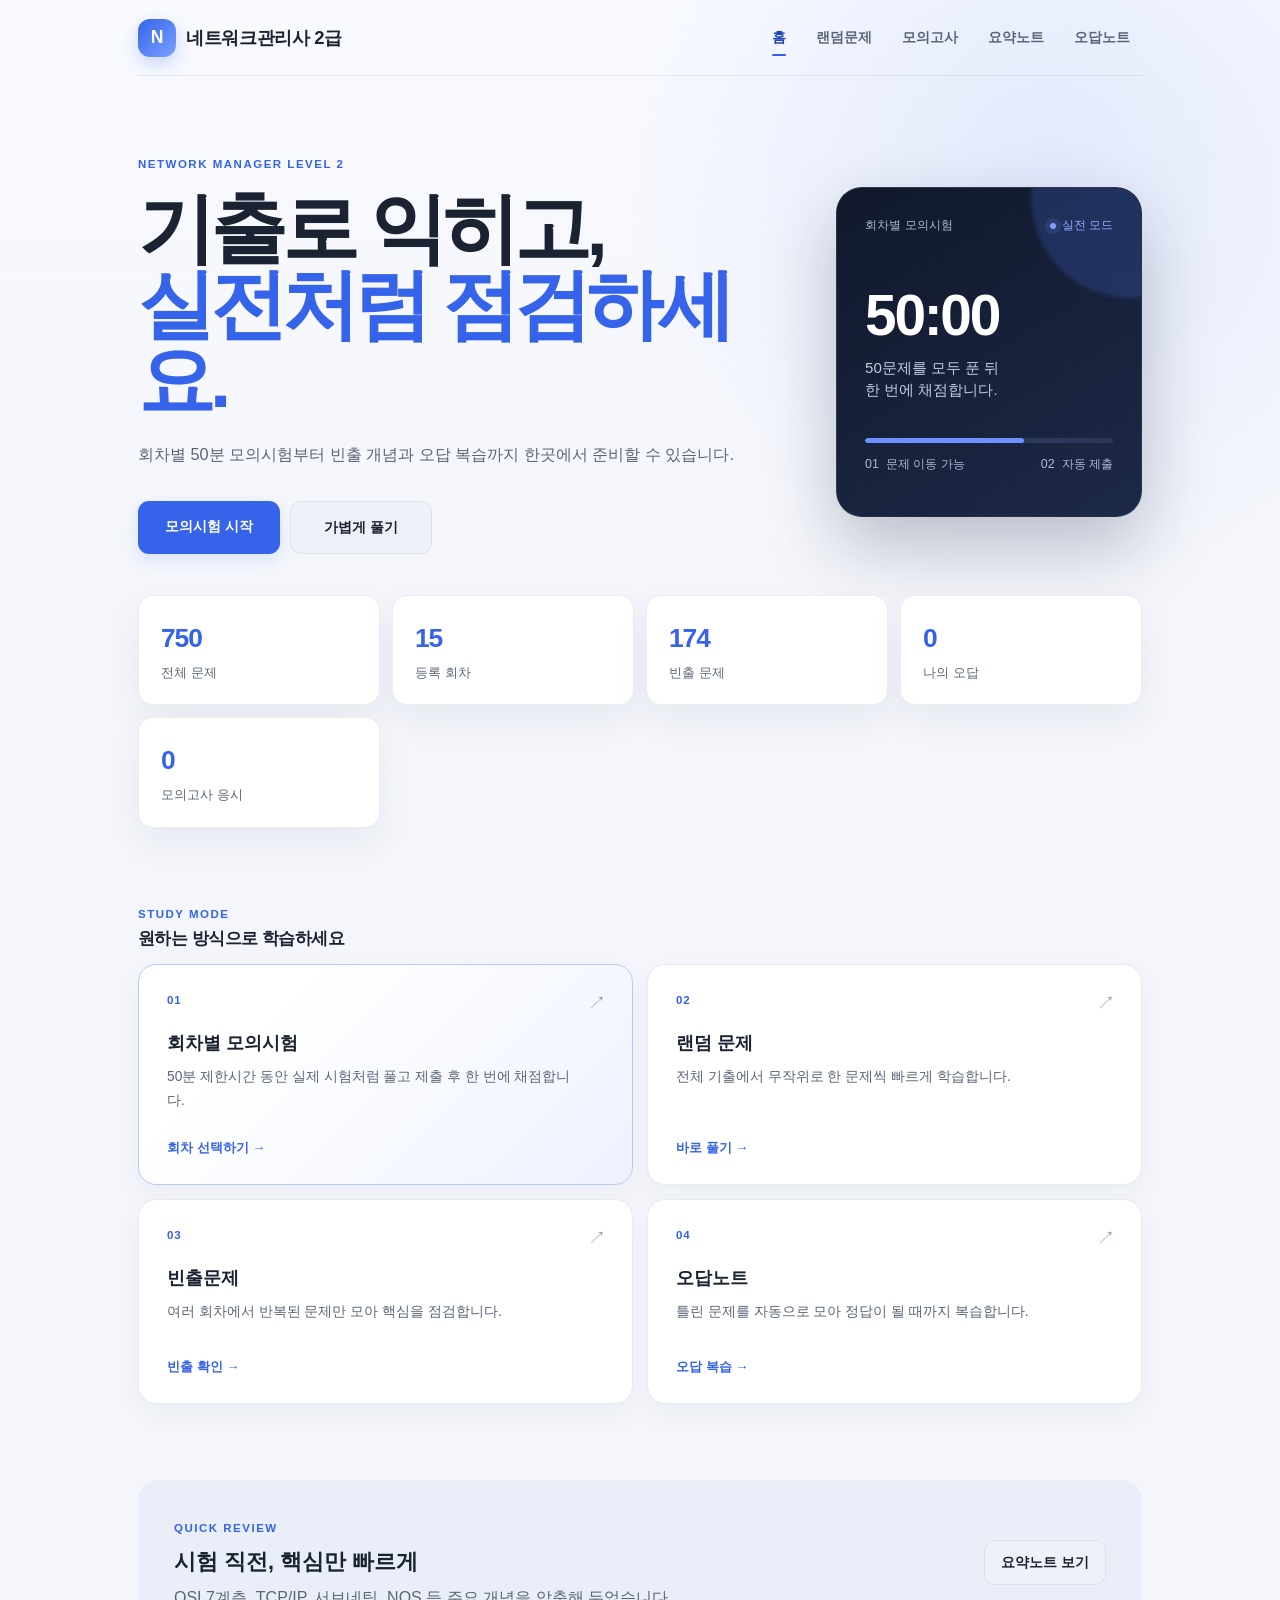
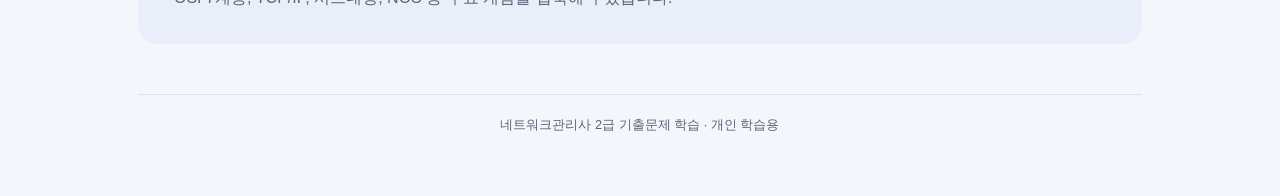
==== commit cb3f25ca: "Add navigation links for random and round quizzes in index, quiz, and summary pages" ====
--- a/index.html
+++ b/index.html
@@ -5,7 +5,7 @@
   <meta name="viewport" content="width=device-width, initial-scale=1.0" />
   <meta name="description" content="네트워크관리사 2급 기출문제 모의시험과 핵심 요약" />
   <title>네트워크관리사 2급 기출문제</title>
-  <link rel="stylesheet" href="css/style.css?v=20260812-1" />
+  <link rel="stylesheet" href="css/style.css?v=20260813-1" />
 </head>
 <body>
   <div class="wrap">
@@ -13,6 +13,8 @@
       <a class="brand" href="index.html"><span class="logo">N</span><span>네트워크관리사 2급</span></a>
       <nav class="top-nav" aria-label="주요 메뉴">
         <a href="index.html" class="active">홈</a>
+        <a href="quiz.html?mode=random">랜덤문제</a>
+        <a href="quiz.html?mode=round">모의고사</a>
         <a href="summary.html">요약노트</a>
         <a href="quiz.html?mode=wrong">오답노트</a>
       </nav>
--- a/css/style.css
+++ b/css/style.css
@@ -748,19 +748,39 @@
 .memory-box { display: flex; justify-content: space-between; gap: 16px; align-items: center; padding: 18px 20px; margin: 20px 0; border-radius: 13px; color: #fff; background: #17213a; }.memory-box b { font-size: 1.05rem; }.memory-box span { color: #b9c4df; font-size: .82rem; text-align: right; }.memory-box code { color: white; background: #2b3857; }
 .summary-section table { border-collapse: separate; border-spacing: 0; overflow: hidden; border: 1px solid var(--border); border-radius: 12px; }.summary-section th, .summary-section td { border: 0; border-bottom: 1px solid var(--border); vertical-align: top; }.summary-section tr:last-child td { border-bottom: 0; }.summary-section th { color: var(--text-muted); font-size: .76rem; text-transform: none; }.table-scroll { overflow-x: auto; }.table-scroll table { min-width: 700px; }
 .exam-trap { margin: 18px 0; padding: 15px 17px; border-left: 4px solid #ef9f37; border-radius: 9px; background: #fff7ea; font-size: .86rem; }.exam-trap b { display: block; color: #9a5b0e; }
+.plain-box { margin: 14px 0 20px; padding: 15px 17px; border-left: 4px solid var(--primary); border-radius: 9px; background: var(--primary-soft); font-size: .87rem; line-height: 1.6; }.plain-box b { color: var(--primary-dark); }.plain-box b.pb-label { display: block; margin-bottom: 3px; font-size: .78rem; letter-spacing: .01em; }
+.fnref { font-size: .68em; font-weight: 700; vertical-align: super; line-height: 0; color: var(--primary); text-decoration: none; cursor: help; }.fnref:hover { text-decoration: underline; }
+.footnote-popover { position: fixed; z-index: 1000; width: min(360px, calc(100vw - 24px)); padding: 14px 16px; border: 1px solid #cbd6f3; border-radius: 12px; color: var(--text); background: var(--surface); box-shadow: 0 14px 38px rgba(20,32,64,.2); font-size: .84rem; line-height: 1.65; opacity: 0; visibility: hidden; transform: translateY(4px); transition: opacity .14s ease, transform .14s ease, visibility .14s; pointer-events: none; }
+.footnote-popover.is-open { opacity: 1; visibility: visible; transform: translateY(0); pointer-events: auto; }
+.footnote-popover::before { content: ""; position: absolute; top: -6px; left: var(--arrow-left, 24px); width: 10px; height: 10px; border-top: 1px solid #cbd6f3; border-left: 1px solid #cbd6f3; background: var(--surface); transform: rotate(45deg); }
+.footnote-popover.is-above::before { top: auto; bottom: -6px; border: 0; border-right: 1px solid #cbd6f3; border-bottom: 1px solid #cbd6f3; }
+.footnotes { padding: 30px 38px 34px; margin-bottom: 20px; border-radius: 20px; background: var(--surface); }.footnotes h2 { margin-bottom: 4px; font-size: 1.2rem; }.footnotes .lead { margin-top: 0; }.footnotes ol { margin: 16px 0 0; padding-left: 22px; font-size: .84rem; color: var(--text-muted); }.footnotes li { margin-bottom: 9px; scroll-margin-top: 90px; }.footnotes li:target { color: var(--text); }.footnotes li:target::marker { color: var(--primary); font-weight: 800; }.fnback { margin-left: 3px; color: var(--primary); text-decoration: none; }.fnback:hover { text-decoration: underline; }
 .compare-grid { display: grid; grid-template-columns: repeat(4,1fr); gap: 8px; }.compare-grid > div { display: flex; flex-direction: column; padding: 15px; border-radius: 11px; background: var(--surface-2); }.compare-grid b { color: var(--primary-dark); }.compare-grid span,.compare-grid small { color: var(--text-muted); font-size: .76rem; }
 .key-list { padding-left: 0 !important; list-style: none; }.key-list li { position: relative; padding: 9px 0 9px 20px; border-bottom: 1px solid var(--border); }.key-list li::before { content: ""; position: absolute; top: 18px; left: 3px; width: 6px; height: 6px; border-radius: 50%; background: var(--primary); }.key-list li:last-child { border-bottom: 0; }
 .formula-grid { display: grid; grid-template-columns: repeat(3,1fr); gap: 10px; margin: 20px 0; }.formula-grid > div { padding: 18px; border-radius: 12px; background: var(--primary-soft); }.formula-grid span { display: block; color: var(--text-muted); font-size: .76rem; }.formula-grid b { color: var(--primary-dark); font-size: 1.35rem; }
 .two-col,.three-col { display: grid; grid-template-columns: repeat(2,1fr); gap: 10px; }.three-col { grid-template-columns: repeat(3,1fr); }.note-card { padding: 18px 20px; border: 1px solid var(--border); border-radius: 12px; background: var(--surface-2); }.note-card p,.note-card ul { margin: 0; font-size: .86rem; }.note-card ul { padding-left: 18px; }
 .worked-example { padding: 20px; margin: 18px 0; border: 1px solid #cdd8f7; border-radius: 13px; background: #f7f9ff; }.worked-example p { margin: 8px 0 0; }.worked-example mark { padding: 1px 4px; color: var(--primary-dark); background: #dce6ff; border-radius: 4px; }
+.study-visual { margin: 22px 0 26px; overflow: hidden; border: 1px solid var(--border); border-radius: 14px; background: var(--surface-2); box-shadow: 0 10px 24px rgba(25,40,80,.08); }.study-visual img { display: block; width: 100%; height: auto; background: #eef3fa; }.study-visual figcaption { display: flex; gap: 8px; padding: 13px 16px 15px; flex-direction: column; border-top: 1px solid var(--border); }.study-visual figcaption b { color: var(--primary-dark); font-size: .88rem; }.study-visual figcaption span { color: var(--text-muted); font-size: .78rem; line-height: 1.55; }
 .port-grid { display: grid; grid-template-columns: repeat(5,1fr); gap: 7px; }.port-grid > div,.standard-grid > div { padding: 13px; border: 1px solid var(--border); border-radius: 10px; }.port-grid b,.standard-grid b { display: block; color: var(--primary); }.port-grid span,.standard-grid span { color: var(--text-muted); font-size: .72rem; }
 .standard-grid { display: grid; grid-template-columns: repeat(3,1fr); gap: 8px; }.command-list { display: grid; grid-template-columns: repeat(2,1fr); overflow: hidden; border: 1px solid var(--border); border-radius: 12px; }.command-list > div { display: flex; flex-direction: column; padding: 13px 15px; border-right: 1px solid var(--border); border-bottom: 1px solid var(--border); }.command-list code { align-self: flex-start; color: var(--primary-dark); font-weight: 700; }.command-list span { margin-top: 3px; color: var(--text-muted); font-size: .78rem; }
 .last-grid { display: grid; grid-template-columns: repeat(4,1fr); gap: 9px; }.last-grid > div { padding: 17px; border-radius: 12px; background: var(--surface-2); }.last-grid b { color: var(--primary); }.last-grid p { margin: 8px 0 0; color: var(--text-muted); font-size: .82rem; }.final-cta { display: flex; justify-content: space-between; align-items: center; gap: 18px; padding: 20px; margin-top: 22px; border-radius: 13px; color: #fff; background: #17213a; }.final-cta div { display: flex; flex-direction: column; }.final-cta span { color: #b8c2dc; font-size: .78rem; }
 
 @media (max-width: 760px) {
-  .summary-hero { grid-template-columns: 1fr; padding: 50px 0 30px; }.summary-score-card { display: none; }.summary-notice { align-items: flex-start; flex-direction: column; gap: 4px; }.summary-toc { position: static; }.summary-section { padding: 25px 19px; }.compare-grid,.last-grid { grid-template-columns: repeat(2,1fr); }.formula-grid,.three-col { grid-template-columns: 1fr; }.two-col { grid-template-columns: 1fr; }.port-grid { grid-template-columns: repeat(3,1fr); }.standard-grid { grid-template-columns: repeat(2,1fr); }.command-list { grid-template-columns: 1fr; }.memory-box,.final-cta { align-items: flex-start; flex-direction: column; }.memory-box span { text-align: left; }
+  .summary-hero { grid-template-columns: 1fr; padding: 50px 0 30px; }.summary-score-card { display: none; }.summary-notice { align-items: flex-start; flex-direction: column; gap: 4px; }.summary-toc { position: static; }.summary-section { min-width: 0; padding: 25px 19px; }.compare-grid,.last-grid { grid-template-columns: repeat(2,1fr); }.formula-grid,.three-col { grid-template-columns: 1fr; }.two-col { grid-template-columns: 1fr; }.port-grid { grid-template-columns: repeat(3,1fr); }.standard-grid { grid-template-columns: repeat(2,1fr); }.command-list { grid-template-columns: 1fr; }.memory-box,.final-cta { align-items: flex-start; flex-direction: column; }.memory-box span { text-align: left; }.fnref { cursor: pointer; }
+  .summary-section table {
+    display: block;
+    max-width: 100%;
+    overflow-x: auto;
+    overscroll-behavior-inline: contain;
+    -webkit-overflow-scrolling: touch;
+  }
+  .summary-section th,
+  .summary-section td { min-width: 7rem; }
 }
 
 @media (prefers-color-scheme: dark) {
-  .summary-toc { background: rgba(24,28,40,.9); }.summary-notice,.worked-example { background: var(--primary-soft); border-color: var(--border); }.exam-trap { background: #352a18; }
-}
+  .menu-card.featured,
+  .summary-banner { background: var(--surface); }
+  .study-visual { box-shadow: none; }
+  .summary-toc { background: rgba(24,28,40,.9); }.summary-notice,.worked-example { background: var(--primary-soft); border-color: var(--border); }.exam-trap { background: #352a18; }.plain-box { background: rgba(90,124,255,.12); }.footnote-popover { border-color: var(--border); }.footnote-popover::before { border-color: var(--border); }
+}
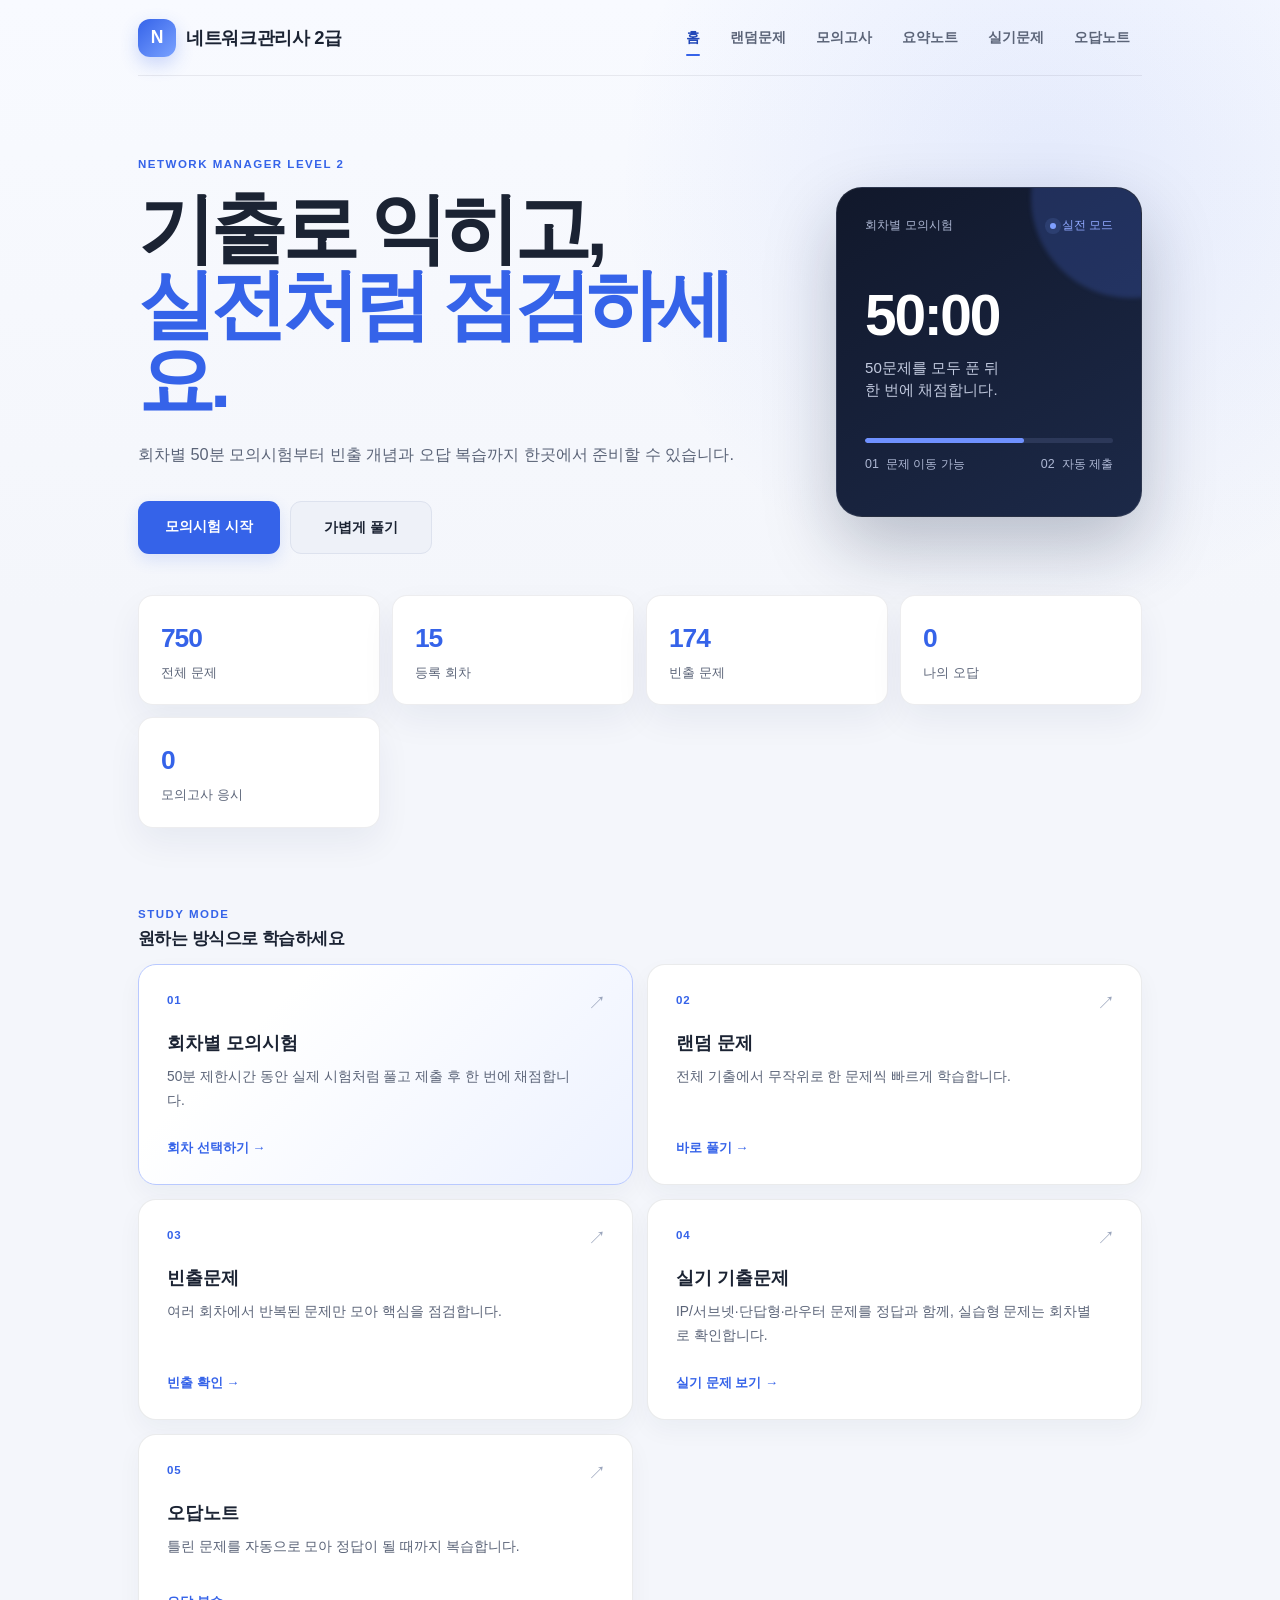
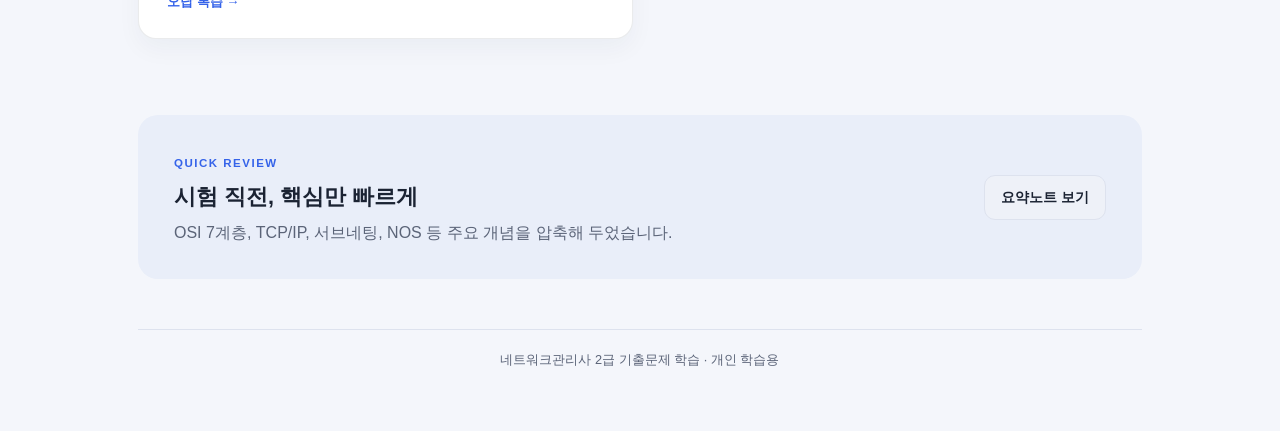
==== commit 7acdb1d4: "Add practical (실기) exam prep section covering 92~109회 Adds practical.html with a round selector acro" ====
--- a/index.html
+++ b/index.html
@@ -5,7 +5,7 @@
   <meta name="viewport" content="width=device-width, initial-scale=1.0" />
   <meta name="description" content="네트워크관리사 2급 기출문제 모의시험과 핵심 요약" />
   <title>네트워크관리사 2급 기출문제</title>
-  <link rel="stylesheet" href="css/style.css?v=20260813-1" />
+  <link rel="stylesheet" href="css/style.css?v=20260826-1" />
 </head>
 <body>
   <div class="wrap">
@@ -16,6 +16,7 @@
         <a href="quiz.html?mode=random">랜덤문제</a>
         <a href="quiz.html?mode=round">모의고사</a>
         <a href="summary.html">요약노트</a>
+        <a href="practical.html">실기문제</a>
         <a href="quiz.html?mode=wrong">오답노트</a>
       </nav>
     </header>
@@ -54,7 +55,8 @@
           <a class="menu-card featured" href="quiz.html?mode=round"><div class="card-icon">01</div><h3>회차별 모의시험</h3><p>50분 제한시간 동안 실제 시험처럼 풀고 제출 후 한 번에 채점합니다.</p><span class="card-link">회차 선택하기 →</span></a>
           <a class="menu-card" href="quiz.html?mode=random"><div class="card-icon">02</div><h3>랜덤 문제</h3><p>전체 기출에서 무작위로 한 문제씩 빠르게 학습합니다.</p><span class="card-link">바로 풀기 →</span></a>
           <a class="menu-card" href="quiz.html?mode=frequent"><div class="card-icon">03</div><h3>빈출문제</h3><p>여러 회차에서 반복된 문제만 모아 핵심을 점검합니다.</p><span class="card-link">빈출 확인 →</span></a>
-          <a class="menu-card" href="quiz.html?mode=wrong"><div class="card-icon">04</div><h3>오답노트</h3><p>틀린 문제를 자동으로 모아 정답이 될 때까지 복습합니다.</p><span class="card-link">오답 복습 →</span></a>
+          <a class="menu-card" href="practical.html"><div class="card-icon">04</div><h3>실기 기출문제</h3><p>IP/서브넷·단답형·라우터 문제를 정답과 함께, 실습형 문제는 회차별로 확인합니다.</p><span class="card-link">실기 문제 보기 →</span></a>
+          <a class="menu-card" href="quiz.html?mode=wrong"><div class="card-icon">05</div><h3>오답노트</h3><p>틀린 문제를 자동으로 모아 정답이 될 때까지 복습합니다.</p><span class="card-link">오답 복습 →</span></a>
         </div>
       </section>
 
--- a/css/style.css
+++ b/css/style.css
@@ -746,7 +746,7 @@
 .summary-section { padding: 34px 38px; margin-bottom: 20px; border-radius: 20px; }.summary-section.high-yield { border-top: 4px solid var(--primary); }
 .section-kicker { margin-bottom: 5px; color: var(--primary); font-size: .7rem; font-weight: 900; letter-spacing: .13em; }.summary-section h2 { margin-bottom: 12px; font-size: 1.65rem; letter-spacing: -.03em; }.summary-section h3 { margin-top: 30px; font-size: 1.06rem; }.summary-section h4 { margin: 0 0 8px; }.summary-section .lead { margin-top: 0; color: var(--text-muted); }
 .memory-box { display: flex; justify-content: space-between; gap: 16px; align-items: center; padding: 18px 20px; margin: 20px 0; border-radius: 13px; color: #fff; background: #17213a; }.memory-box b { font-size: 1.05rem; }.memory-box span { color: #b9c4df; font-size: .82rem; text-align: right; }.memory-box code { color: white; background: #2b3857; }
-.summary-section table { border-collapse: separate; border-spacing: 0; overflow: hidden; border: 1px solid var(--border); border-radius: 12px; }.summary-section th, .summary-section td { border: 0; border-bottom: 1px solid var(--border); vertical-align: top; }.summary-section tr:last-child td { border-bottom: 0; }.summary-section th { color: var(--text-muted); font-size: .76rem; text-transform: none; }.table-scroll { overflow-x: auto; }.table-scroll table { min-width: 700px; }
+.summary-section table { border-collapse: separate; border-spacing: 0; overflow: hidden; border: 1px solid var(--border); border-radius: 12px; }.summary-section th, .summary-section td { border: 0; border-bottom: 1px solid var(--border); vertical-align: top; }.summary-section tr:last-child td { border-bottom: 0; }.summary-section th { color: var(--text-muted); font-size: .76rem; text-transform: none; }.table-scroll { width: 100%; max-width: 100%; overflow-x: auto; overflow-y: hidden; overscroll-behavior-inline: contain; -webkit-overflow-scrolling: touch; touch-action: pan-x pan-y; }.table-scroll table { min-width: 700px; }
 .exam-trap { margin: 18px 0; padding: 15px 17px; border-left: 4px solid #ef9f37; border-radius: 9px; background: #fff7ea; font-size: .86rem; }.exam-trap b { display: block; color: #9a5b0e; }
 .plain-box { margin: 14px 0 20px; padding: 15px 17px; border-left: 4px solid var(--primary); border-radius: 9px; background: var(--primary-soft); font-size: .87rem; line-height: 1.6; }.plain-box b { color: var(--primary-dark); }.plain-box b.pb-label { display: block; margin-bottom: 3px; font-size: .78rem; letter-spacing: .01em; }
 .fnref { font-size: .68em; font-weight: 700; vertical-align: super; line-height: 0; color: var(--primary); text-decoration: none; cursor: help; }.fnref:hover { text-decoration: underline; }
@@ -767,13 +767,8 @@
 
 @media (max-width: 760px) {
   .summary-hero { grid-template-columns: 1fr; padding: 50px 0 30px; }.summary-score-card { display: none; }.summary-notice { align-items: flex-start; flex-direction: column; gap: 4px; }.summary-toc { position: static; }.summary-section { min-width: 0; padding: 25px 19px; }.compare-grid,.last-grid { grid-template-columns: repeat(2,1fr); }.formula-grid,.three-col { grid-template-columns: 1fr; }.two-col { grid-template-columns: 1fr; }.port-grid { grid-template-columns: repeat(3,1fr); }.standard-grid { grid-template-columns: repeat(2,1fr); }.command-list { grid-template-columns: 1fr; }.memory-box,.final-cta { align-items: flex-start; flex-direction: column; }.memory-box span { text-align: left; }.fnref { cursor: pointer; }
-  .summary-section table {
-    display: block;
-    max-width: 100%;
-    overflow-x: auto;
-    overscroll-behavior-inline: contain;
-    -webkit-overflow-scrolling: touch;
-  }
+  .table-scroll { margin: 10px 0; }
+  .table-scroll table { width: max-content; min-width: max(100%, 700px); margin: 0; }
   .summary-section th,
   .summary-section td { min-width: 7rem; }
 }
@@ -784,3 +779,31 @@
   .study-visual { box-shadow: none; }
   .summary-toc { background: rgba(24,28,40,.9); }.summary-notice,.worked-example { background: var(--primary-soft); border-color: var(--border); }.exam-trap { background: #352a18; }.plain-box { background: rgba(90,124,255,.12); }.footnote-popover { border-color: var(--border); }.footnote-popover::before { border-color: var(--border); }
 }
+
+/* 실기 기출문제 페이지 */
+.practical-round-bar { margin-bottom: 26px; }
+.practical-round-nav { display: flex; gap: 8px; }
+.practical-round-nav .btn { padding: 8px 12px; font-size: .82rem; }
+
+.practical-section { margin-bottom: 34px; }
+.practical-section-head { display: flex; align-items: baseline; gap: 10px; margin-bottom: 14px; flex-wrap: wrap; }
+.practical-section-head h2 { margin: 0; font-size: 1.15rem; letter-spacing: -.01em; }
+.practical-section-head span { font-size: .8rem; color: var(--text-muted); }
+
+.practical-grid { display: flex; flex-direction: column; gap: 14px; }
+
+.practical-card .q-text { margin-bottom: 0; font-size: 1rem; font-weight: 500; }
+.practical-card.practice-only { border-style: dashed; }
+.practical-given { margin-bottom: 10px; font-size: .86rem; color: var(--text-muted); }
+.practical-given code { background: var(--surface-2); padding: 2px 7px; border-radius: 6px; color: var(--text); font-weight: 700; }
+.practical-explain { margin-top: 10px; padding-top: 10px; border-top: 1px solid var(--border); font-size: .86rem; color: var(--text-muted); line-height: 1.65; }
+
+.pill.no-answer { background: var(--surface-2); color: var(--text-muted); }
+.pill.answer { background: var(--success-soft); color: var(--success); }
+.empty-note { color: var(--text-muted); font-size: .86rem; }
+
+@media (max-width: 760px) {
+  .practical-round-bar.round-controls { align-items: stretch; flex-direction: column; }
+  .practical-round-nav { width: 100%; }
+  .practical-round-nav .btn { flex: 1; }
+}
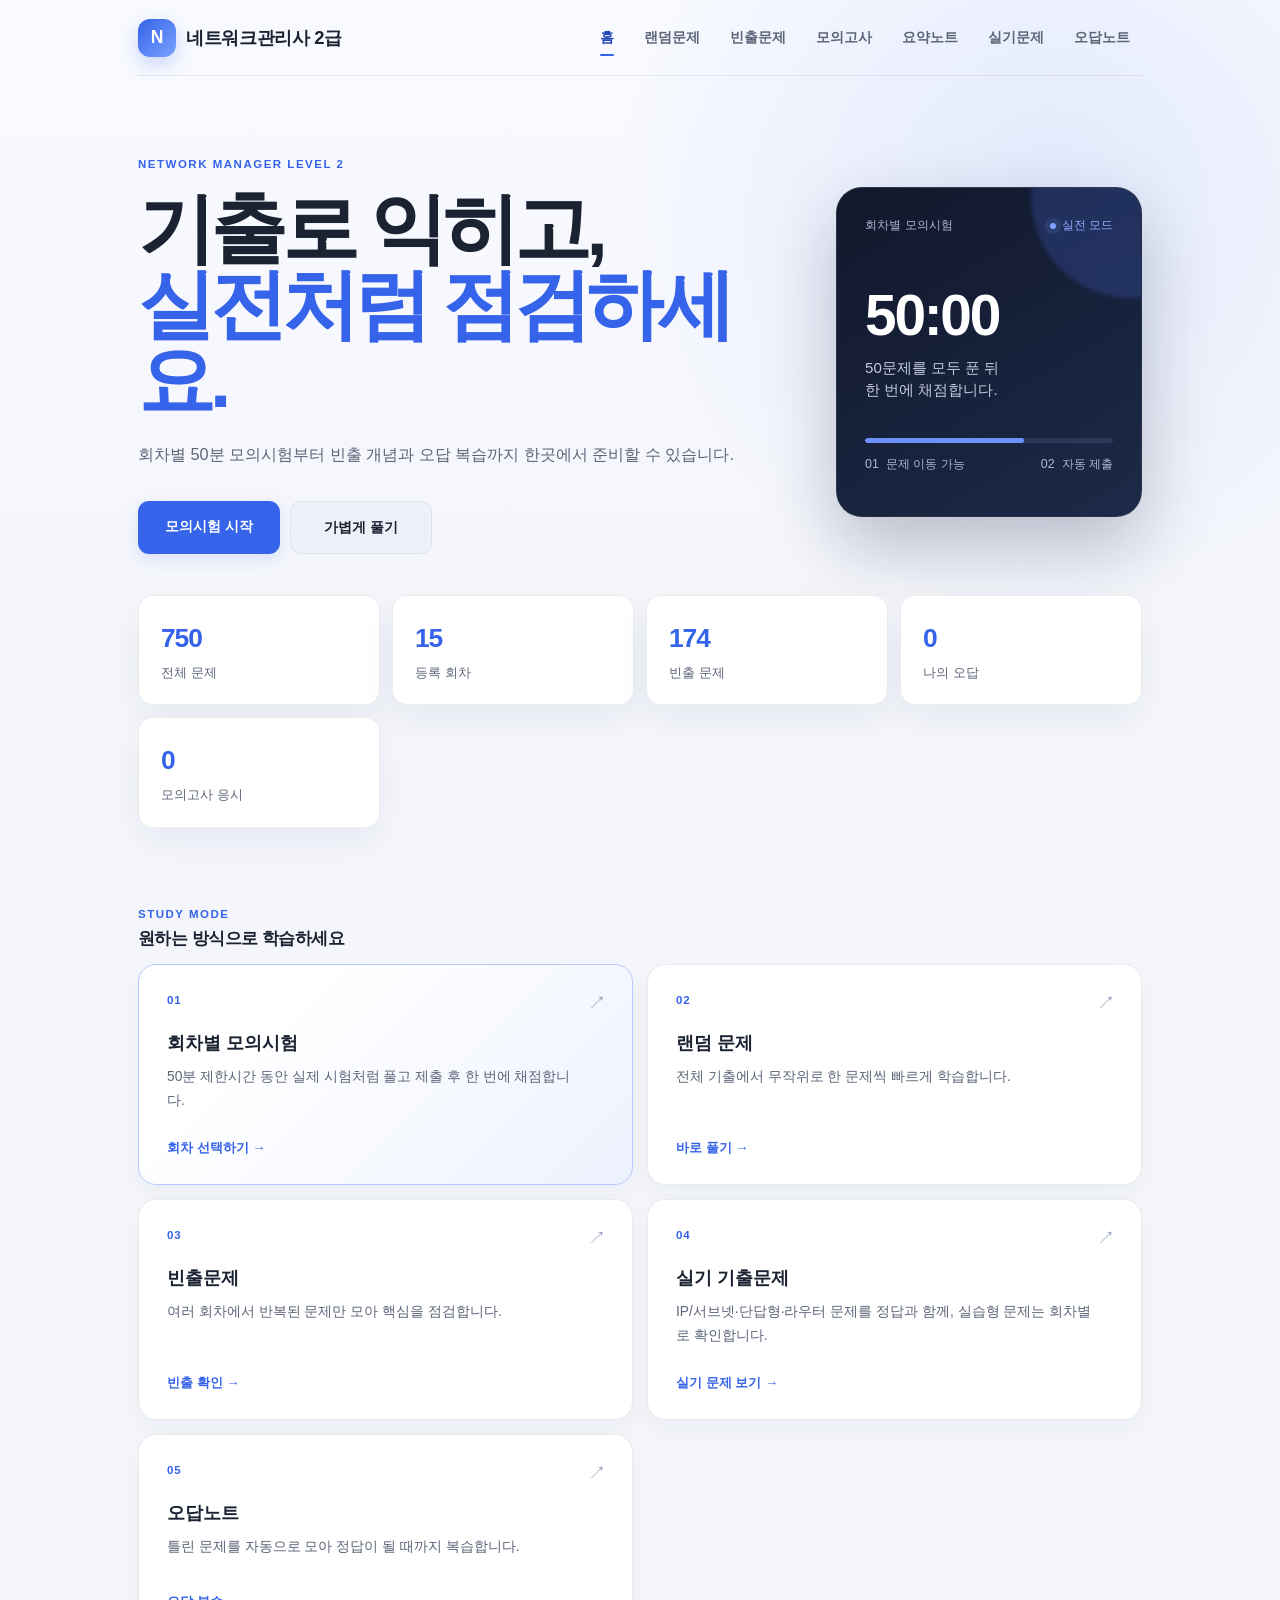
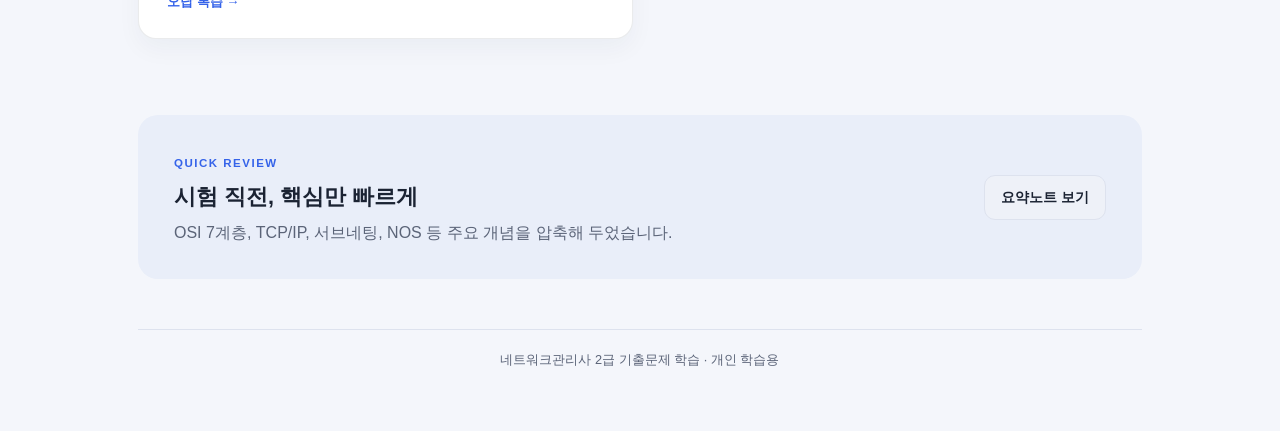
==== commit c4a0d0c4: "Add 빈출문제 to the top nav on every page The frequent-questions mode (quiz.html?mode=frequent) already " ====
--- a/index.html
+++ b/index.html
@@ -14,6 +14,7 @@
       <nav class="top-nav" aria-label="주요 메뉴">
         <a href="index.html" class="active">홈</a>
         <a href="quiz.html?mode=random">랜덤문제</a>
+        <a href="quiz.html?mode=frequent">빈출문제</a>
         <a href="quiz.html?mode=round">모의고사</a>
         <a href="summary.html">요약노트</a>
         <a href="practical.html">실기문제</a>
--- a/css/style.css
+++ b/css/style.css
@@ -781,6 +781,21 @@
 }
 
 /* 실기 기출문제 페이지 */
+.mode-toggle { display: flex; gap: 8px; margin-bottom: 14px; }
+.mode-btn {
+  padding: 9px 16px;
+  border-radius: 10px;
+  border: 1px solid var(--border);
+  background: var(--surface);
+  color: var(--text-muted);
+  font-weight: 700;
+  font-size: 0.86rem;
+  cursor: pointer;
+}
+.mode-btn.active { background: var(--primary); color: white; border-color: var(--primary); }
+.pill.round-pill { background: var(--primary-soft); color: var(--primary-dark); }
+
+.practical-random-bar { justify-content: space-between; }
 .practical-round-bar { margin-bottom: 26px; }
 .practical-round-nav { display: flex; gap: 8px; }
 .practical-round-nav .btn { padding: 8px 12px; font-size: .82rem; }
@@ -800,10 +815,104 @@
 
 .pill.no-answer { background: var(--surface-2); color: var(--text-muted); }
 .pill.answer { background: var(--success-soft); color: var(--success); }
+
+.answer-check { margin-top: 14px; }
+.answer-fields { display: flex; flex-direction: column; gap: 10px; margin-bottom: 12px; }
+.answer-field { display: flex; align-items: center; gap: 8px; }
+.answer-field label { flex: 0 0 130px; font-size: .82rem; color: var(--text-muted); font-weight: 600; }
+.answer-field.wide { flex: 1; }
+.answer-input {
+  flex: 1;
+  min-width: 0;
+  padding: 9px 12px;
+  border-radius: 9px;
+  border: 1px solid var(--border);
+  background: var(--surface);
+  color: var(--text);
+  font-size: .9rem;
+  font-family: inherit;
+}
+.answer-input:focus { outline: none; border-color: var(--primary); }
+.answer-input.correct { border-color: var(--success); background: var(--success-soft); }
+.answer-input.wrong { border-color: var(--danger); background: var(--danger-soft); }
+.field-mark { width: 18px; flex: none; font-weight: 800; text-align: center; }
+.answer-actions { display: flex; gap: 8px; flex-wrap: wrap; }
+.check-summary { margin-top: 10px; font-weight: 700; font-size: .88rem; display: none; }
+.check-summary.show { display: block; }
+.check-summary.ok { color: var(--success); }
+.check-summary.no { color: var(--danger); }
+
+.choice-check { margin-top: 14px; }
+.choice-options { display: flex; flex-direction: column; gap: 8px; margin-bottom: 12px; }
+.choice-opt {
+  display: flex;
+  align-items: baseline;
+  gap: 10px;
+  width: 100%;
+  text-align: left;
+  padding: 10px 14px;
+  border-radius: 10px;
+  border: 1px solid var(--border);
+  background: var(--surface);
+  color: var(--text);
+  font-size: .88rem;
+  font-family: inherit;
+  cursor: pointer;
+}
+.choice-opt .opt-label { flex: none; font-weight: 800; color: var(--text-muted); }
+.choice-opt.selected { border-color: var(--primary); background: var(--primary-soft); }
+.choice-opt.selected .opt-label { color: var(--primary-dark); }
+.choice-opt.correct { border-color: var(--success); background: var(--success-soft); }
+.choice-opt.correct .opt-label { color: var(--success); }
+.choice-opt.wrong { border-color: var(--danger); background: var(--danger-soft); }
+.choice-opt.wrong .opt-label { color: var(--danger); }
+
+@media (max-width: 640px) {
+  .answer-field { flex-wrap: wrap; }
+  .answer-field label { flex: 0 0 100%; }
+}
 .empty-note { color: var(--text-muted); font-size: .86rem; }
 
+.drag-check { margin-top: 14px; }
+.dragdrop-bank { display: flex; flex-wrap: wrap; gap: 8px; margin-bottom: 14px; }
+.drag-chip {
+  padding: 8px 14px;
+  border-radius: 999px;
+  border: 1px solid var(--border);
+  background: var(--surface);
+  color: var(--text);
+  font-size: .86rem;
+  font-family: inherit;
+  cursor: grab;
+}
+.drag-chip.selected { border-color: var(--primary); background: var(--primary-soft); color: var(--primary-dark); }
+.dragdrop-slots { display: flex; flex-direction: column; gap: 8px; margin-bottom: 12px; }
+.drag-slot { display: flex; align-items: center; gap: 10px; }
+.drag-slot .slot-label { flex: 0 0 130px; font-size: .82rem; color: var(--text-muted); font-weight: 600; }
+.slot-drop {
+  flex: 1;
+  min-width: 0;
+  padding: 9px 12px;
+  border-radius: 9px;
+  border: 1px dashed var(--border);
+  background: var(--surface);
+  color: var(--text-muted);
+  font-size: .88rem;
+  text-align: center;
+  cursor: pointer;
+}
+.slot-drop.filled { border-style: solid; color: var(--text); font-weight: 600; }
+.slot-drop.correct { border-color: var(--success); background: var(--success-soft); color: var(--success); }
+.slot-drop.wrong { border-color: var(--danger); background: var(--danger-soft); color: var(--danger); }
+
+@media (max-width: 640px) {
+  .drag-slot { flex-wrap: wrap; }
+  .drag-slot .slot-label { flex: 0 0 100%; }
+}
+
 @media (max-width: 760px) {
-  .practical-round-bar.round-controls { align-items: stretch; flex-direction: column; }
+  .practical-round-bar.round-controls,
+  .practical-random-bar.round-controls { align-items: stretch; flex-direction: column; }
   .practical-round-nav { width: 100%; }
   .practical-round-nav .btn { flex: 1; }
 }
